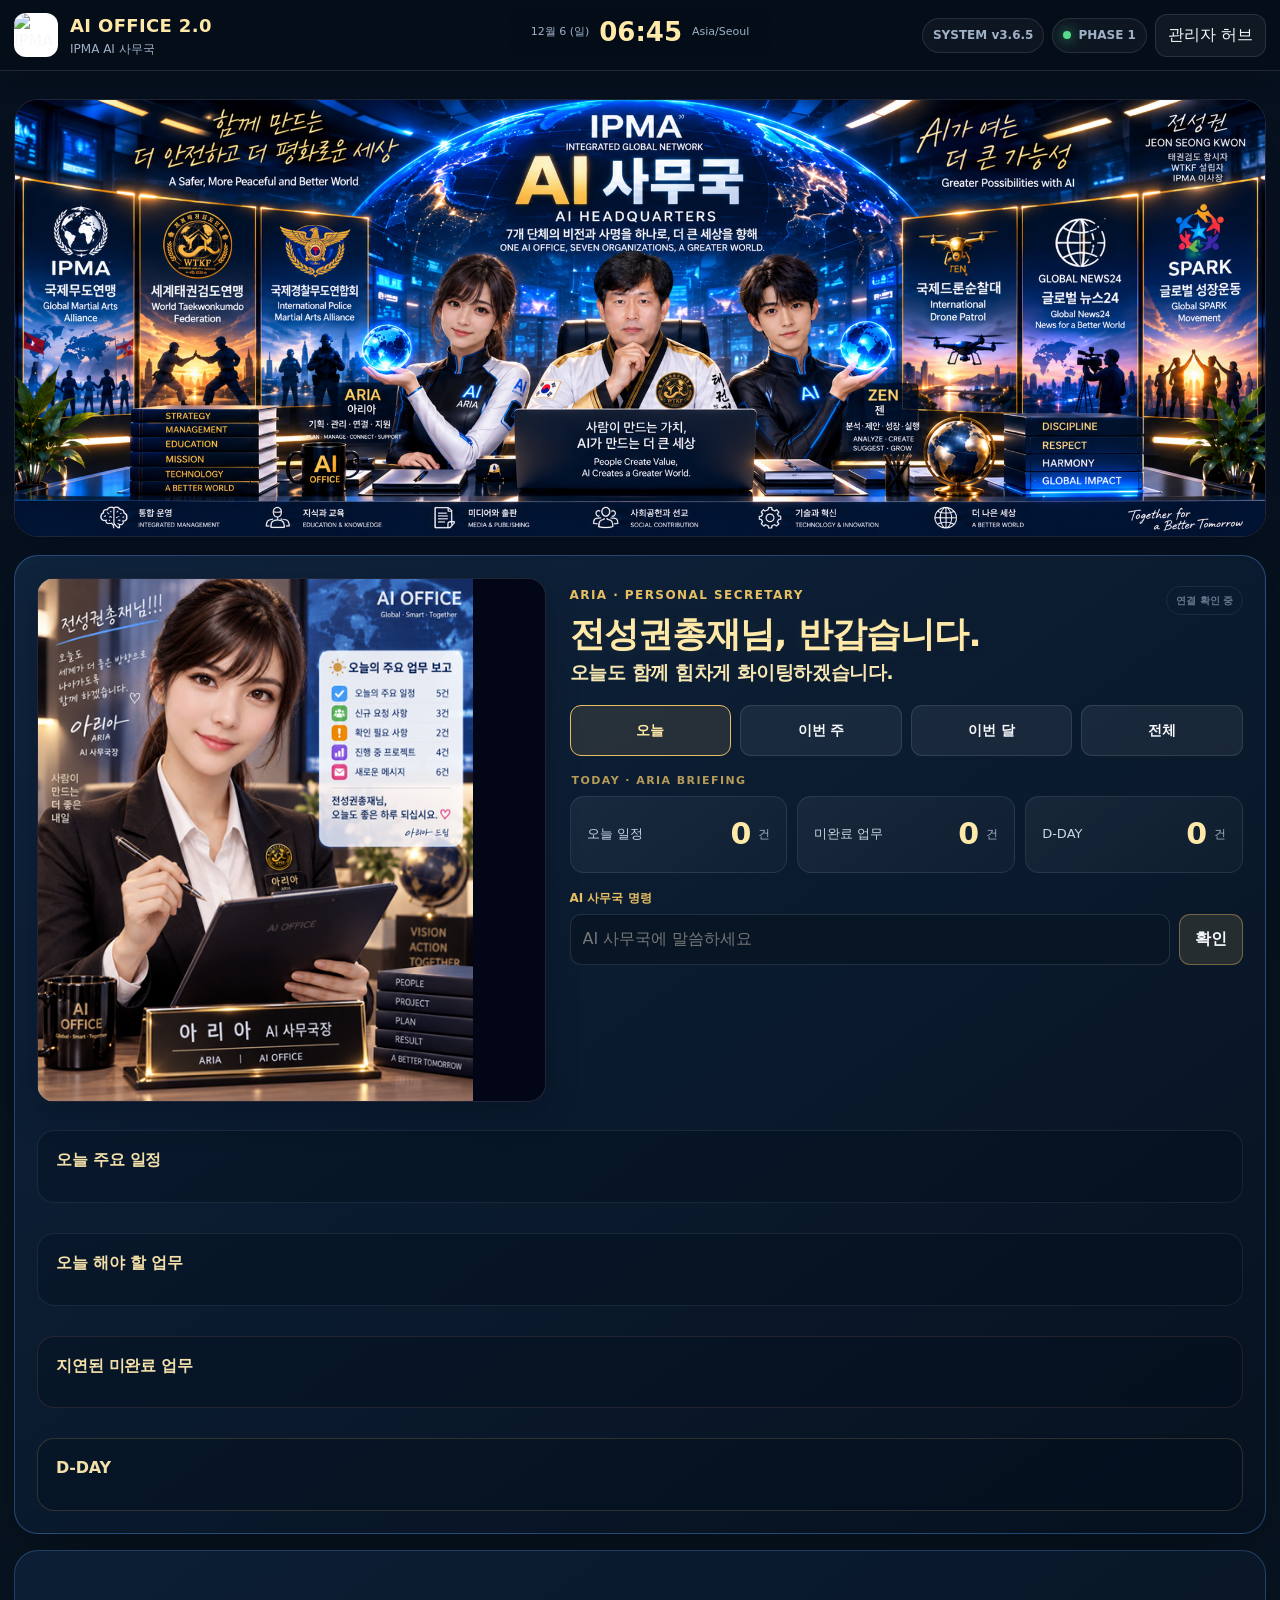
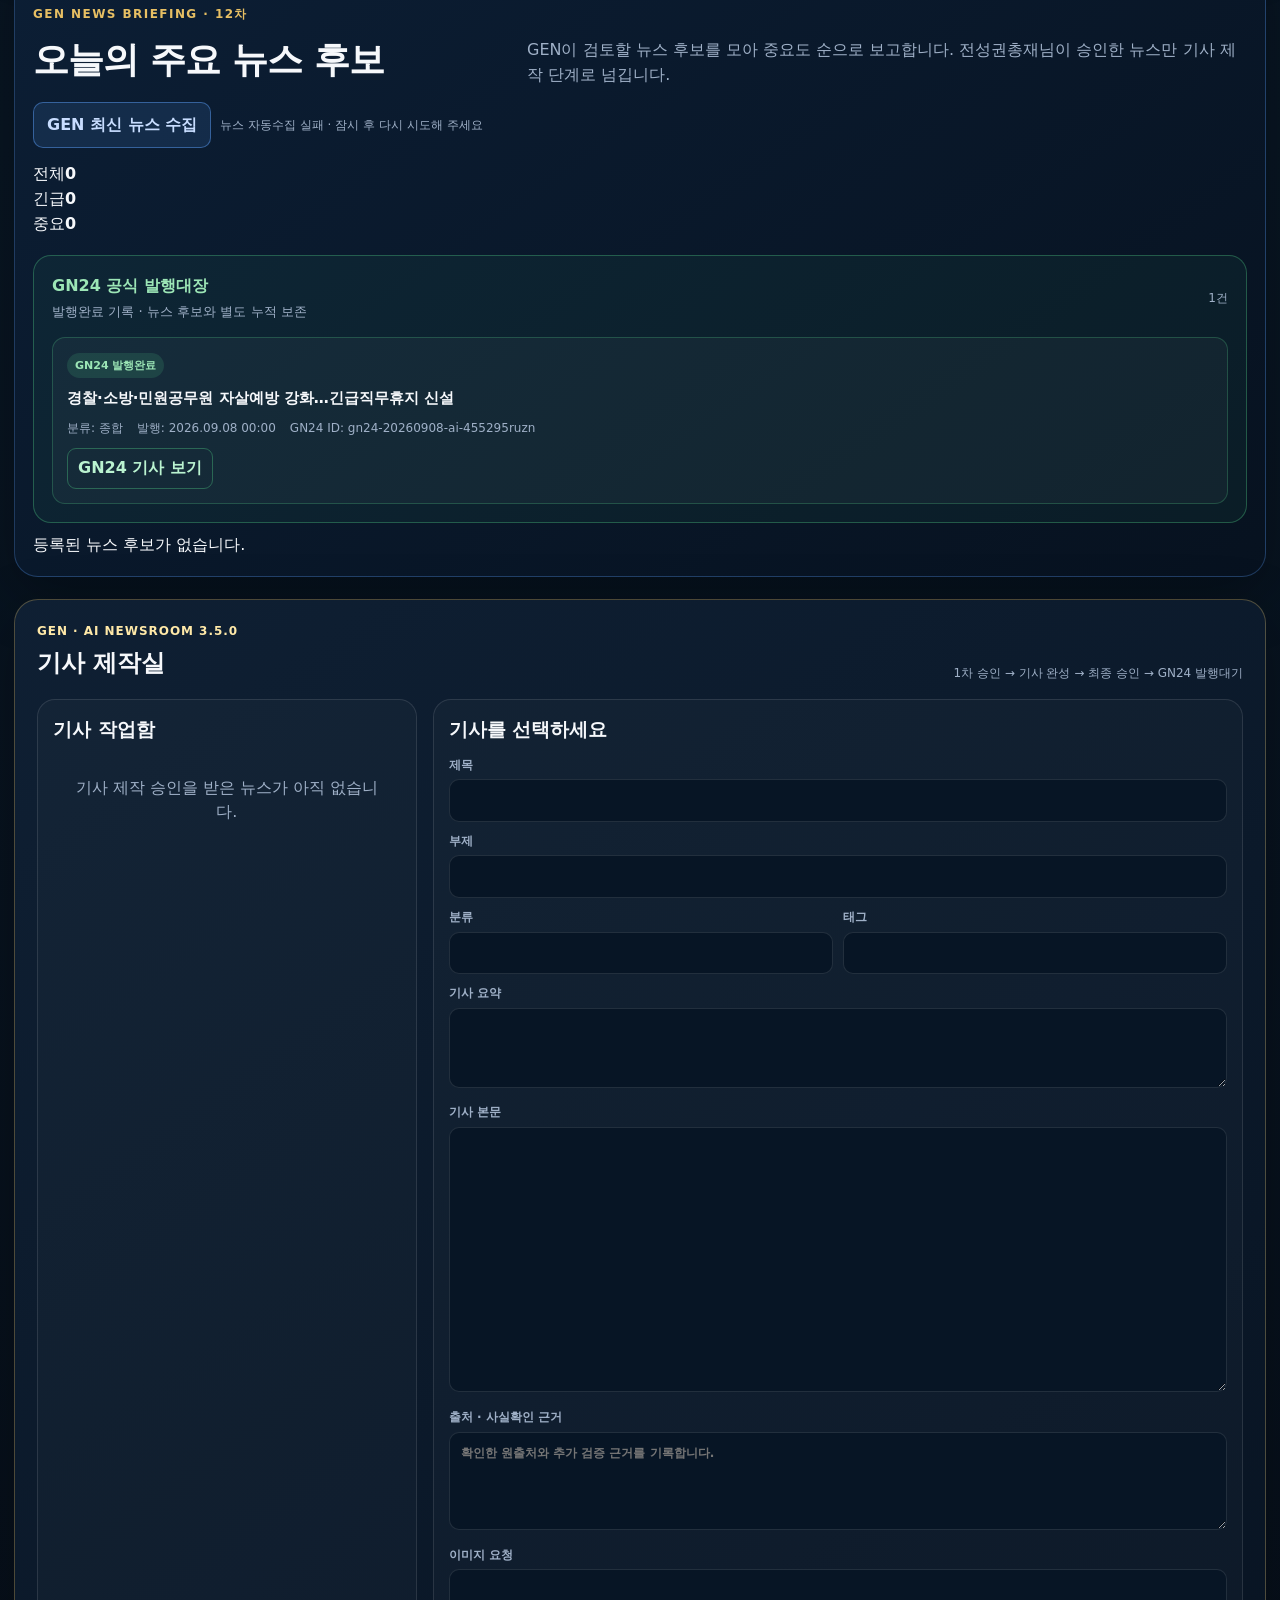
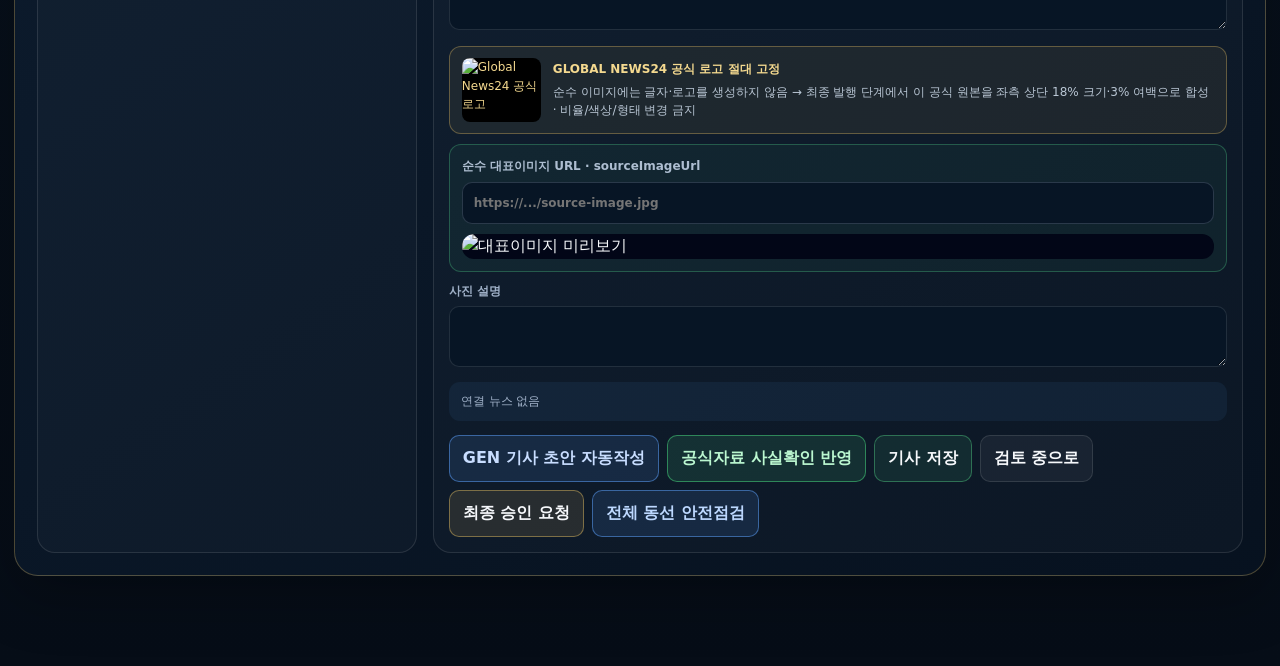
==== index.html @ c494088b "Polish D-DAY checkbox layout" ====
<!doctype html>
<html lang="ko">
<head>
  <meta charset="utf-8">
  <meta name="viewport" content="width=device-width,initial-scale=1,viewport-fit=cover">
  <meta name="robots" content="noindex,nofollow,noarchive">
  <meta name="theme-color" content="#081b31">
  <meta name="ai-office-version" content="2.0.3">
  <title>AI OFFICE 2.0 · ARIA MEMORY | IPMA</title>
  <link rel="stylesheet" href="./style.css?v=2.0.3">
  <link rel="stylesheet" href="./aria-memory.css?v=2.0.3">

<style id="realWorkflowStyle">
.workflow-grid{display:grid;gap:10px;margin-top:14px}
.workflow-row{display:grid;grid-template-columns:minmax(110px,.7fr) minmax(0,1.8fr);gap:8px 14px;align-items:center;padding:13px 14px;border:1px solid rgba(148,163,184,.18);border-radius:14px;background:rgba(15,23,42,.45)}
.workflow-row strong{font-size:14px}.workflow-row span{font-size:15px}.workflow-row small{grid-column:2;font-size:12px;opacity:.72}
.main-hero-image{margin:0 0 18px;border-radius:24px;overflow:hidden;border:1px solid rgba(148,163,184,.2);background:#020617;box-shadow:0 20px 45px rgba(2,6,23,.22)}
.main-hero-image img{display:block;width:100%;height:auto;max-height:520px;object-fit:contain;background:#020617}
@media(max-width:700px){.workflow-row{grid-template-columns:1fr}.workflow-row small{grid-column:1}.main-hero-image{margin-bottom:14px;border-radius:18px}.main-hero-image img{max-height:none}}
</style>

</head>
<body>
  <header class="topbar">
    <a class="brand" href="https://jeonseongkweon-cloud.github.io/kmt-landing/admin-hub/" aria-label="관리자 허브로 이동">
      <img src="https://jeonseongkweon-cloud.github.io/kmt-landing/assets/logos/ipma-logo.jpg" alt="IPMA">
      <span><b>AI OFFICE 2.0</b><small>IPMA AI 사무국</small></span>
    </a>
    <div class="top-actions">
      <span class="version-chip">ARIA MEMORY v2.0.3</span>
      <span class="status"><i></i> PHASE 1</span>
      <a class="ghost" href="https://jeonseongkweon-cloud.github.io/kmt-landing/admin-hub/">관리자 허브</a>
    </div>
  </header>

  <main class="shell">
    <section class="main-hero-image" aria-label="AI 사무국 메인 이미지">
      <img src="./images/ai-office-main.png" alt="AI 사무국 메인 이미지">
    </section>

    <section class="welcome">
      <div>
        <p class="eyebrow">AI OFFICE · DAILY COMMAND CENTER</p>
        <h1>좋은 아침입니다.<br><strong>AI 사무국에 출근하셨습니다.</strong></h1>
        <p class="welcome-copy">기존 GMS · IDP · SPARK를 다시 만들지 않고, 필요한 정보를 읽고 연결하는 상위 업무운영 HOME입니다.</p>
        <div class="build-line"><span>현재 버전</span><b>AI OFFICE 2.0</b><em>PHASE 1 · ARIA MEMORY v2.0.3</em></div>
      </div>
      <div class="clock-card" aria-label="현재 시각">
        <span id="todayLabel">오늘</span>
        <b id="clock">--:--</b>
        <small>Asia/Seoul</small>
      </div>
    </section>

    <section class="aria-memory" id="ariaMemory" aria-labelledby="ariaMemoryTitle">
      <div class="aria-memory-head">
        <div><p class="eyebrow">ARIA · PERSONAL SECRETARY</p><h2 id="ariaMemoryTitle">아리아가 일정과 업무를 기억합니다</h2><p>말하듯 입력하면 내용을 정리해 보여드리고, 확인한 뒤에만 Supabase MEMORY에 저장합니다.</p></div>
        <span class="aria-sync" id="ariaSyncStatus">연결 확인 중</span>
      </div>

      <div class="aria-login" id="ariaLogin" hidden>
        <div><b>카카오 인증이 필요합니다</b><small>카카오 계정으로 인증하면 휴대폰·PC에서 동일한 일정이 보입니다.</small></div>
        <button type="button" id="ariaKakaoLoginButton" class="kakao-login-button"><span aria-hidden="true">💬</span> 카카오로 인증하기</button>
      </div>

      <form class="aria-command" id="ariaCommandForm">
        <label for="ariaCommandInput">AI 사무국 명령</label>
        <div><input id="ariaCommandInput" type="text" maxlength="240" placeholder="AI 사무국에 말씀하세요" autocomplete="off"><button type="submit">확인</button></div>
        <small>예: 내일 오후 2시 서울에서 김 회장 미팅 등록해 · 이번 주 내 일정 보여줘</small>
      </form>

      <div class="aria-preview" id="ariaPreview" hidden aria-live="polite"></div>

      <nav class="aria-tabs" aria-label="ARIA 조회 기간">
        <button type="button" class="active" data-aria-period="today">오늘</button>
        <button type="button" data-aria-period="week">이번 주</button>
        <button type="button" data-aria-period="month">이번 달</button>
        <button type="button" data-aria-period="all">전체</button>
      </nav>

      <div class="aria-summary" aria-label="ARIA 실시간 요약">
        <article><span>오늘 일정</span><b id="ariaTodayCount">0</b><small>건</small></article>
        <article><span>미완료 업무</span><b id="ariaOpenTaskCount">0</b><small>건</small></article>
        <article><span>D-DAY</span><b id="ariaDdayCount">0</b><small>건</small></article>
      </div>

      <div class="aria-section" id="ariaTodayScheduleSection"><h3>오늘 주요 일정</h3><div class="aria-list" id="ariaScheduleList"></div></div>
      <div class="aria-section" id="ariaTodayTaskSection"><h3>오늘 해야 할 업무</h3><div class="aria-list" id="ariaTaskList"></div></div>
      <div class="aria-section" id="ariaOverdueSection"><h3>지연된 미완료 업무</h3><div class="aria-list" id="ariaOverdueList"></div></div>
      <div class="aria-section" id="ariaDdaySection"><h3>D-DAY</h3><div class="aria-list" id="ariaDdayList"></div></div>
      <p class="aria-empty" id="ariaEmpty" hidden>이 기간에 등록된 일정이나 업무가 없습니다.</p>
    </section>

    <section class="priority-strip" aria-label="핵심 업무 현황">
      <article><span>지금 가장 중요한 일</span><b>서울 전략회의 준비</b><small>첫 실전 PROJECT</small></article>
      <article><span>다음 중요 일정</span><b>9월 4일</b><small>국제드론순찰대 서울 전략회의</small></article>
      <article><span>D-DAY</span><b id="dday">계산 중</b><small>2026.09.04 기준</small></article>
      <article><span>시스템 원칙</span><b>REUSE → CONNECT</b><small>중복개발 금지</small></article>
    </section>

    <section class="section-head">
      <div><p class="eyebrow">WORKSPACE</p><h2>오늘의 업무 공간</h2></div>
      <p>12차에서는 GEN의 뉴스 ACTION을 실제 브리핑 보드로 확장합니다. 외부 뉴스 API나 자동 기사발행은 연결하지 않고, 확인된 뉴스 항목을 안전하게 모아 우선순위 브리핑으로 정리합니다.</p>
    </section>

    <section class="workspace-grid">
      <button class="work-card" data-panel="briefing"><span class="icon">☀</span><strong>출근 브리핑</strong><small>오늘의 핵심을 한눈에</small><em>OPEN</em></button>
      <button class="work-card active" data-panel="today"><span class="icon">📅</span><strong>오늘</strong><small>일정 · 업무 · 준비사항</small><em>3차</em></button>
      <button class="work-card" data-panel="week"><span class="icon">🎯</span><strong>이번 주</strong><small>핵심목표 · 마감 · 진행률</small><em>3차</em></button>
      <button class="work-card" data-panel="month"><span class="icon">🗓</span><strong>이번 달</strong><small>행사 · 프로젝트 · D-Day</small><em>3차</em></button>
      <button class="work-card" data-panel="schedule"><span class="icon">🕘</span><strong>일정</strong><small>오늘 · 예정 · 준비사항</small><em>4차</em></button>
      <button class="work-card" data-panel="dday"><span class="icon">⏳</span><strong>D-DAY</strong><small>중요 일정까지 남은 시간</small><em>4차</em></button>
      <button class="work-card" data-panel="task"><span class="icon">☑</span><strong>TASK</strong><small>해야 할 일 · 마감 · 완료관리</small><em>5차</em></button>
      <button class="work-card" data-panel="project"><span class="icon">📊</span><strong>PROJECT</strong><small>목적 · TASK · 결정 · 후속업무</small><em>6차</em></button>
      <button class="work-card" data-panel="meeting"><span class="icon">👥</span><strong>회의</strong><small>안건 · 결정 · 담당 · 후속업무</small><em>7차</em></button>
      <button class="work-card" data-panel="library"><span class="icon">📂</span><strong>자료</strong><small>기존 자료 검색 · 호출 · 표시</small><em>CONNECT</em></button>
      <button class="work-card" data-panel="aria"><span class="icon">A</span><strong>ARIA · 아리아</strong><small>전략 · 일정 · TASK · PROJECT · 회의</small><em>8차</em></button>
      <button class="work-card" data-panel="gen"><span class="icon">G</span><strong>GEN · 젠</strong><small>뉴스 · 기사 · 콘텐츠 · 이미지 · 홍보</small><em>8차</em></button>
    </section>

    <section class="period-board" aria-label="오늘 주간 월간 업무요약">
      <article class="period-card selected" data-jump="today">
        <div class="period-head"><span>📅</span><div><p>TODAY</p><h3 id="todayCardTitle">오늘</h3></div><b>운영</b></div>
        <ul>
          <li><strong>핵심</strong><span>서울 전략회의 준비</span></li>
          <li><strong>일정</strong><span>다음 일정 9월 4일</span></li>
          <li><strong>상태</strong><span>업무 DB 연결 전 · 읽기 중심</span></li>
        </ul>
      </article>
      <article class="period-card" data-jump="week">
        <div class="period-head"><span>🎯</span><div><p>THIS WEEK</p><h3 id="weekCardTitle">이번 주</h3></div><b>계획</b></div>
        <ul>
          <li><strong>목표</strong><span>AI 사무국 업무기반 확립</span></li>
          <li><strong>순서</strong><span>오늘/주간/월간 → 일정 → TASK</span></li>
          <li><strong>보호</strong><span>GMS · 인증 · Supabase 무수정</span></li>
        </ul>
      </article>
      <article class="period-card" data-jump="month">
        <div class="period-head"><span>🗓</span><div><p>THIS MONTH</p><h3 id="monthCardTitle">이번 달</h3></div><b>전망</b></div>
        <ul>
          <li><strong>프로젝트</strong><span>서울 전략회의를 첫 실전 사례로 적용</span></li>
          <li><strong>연결</strong><span>PROJECT · 회의 · 자료 구조 준비</span></li>
          <li><strong>원칙</strong><span>기존 기능 우선 재사용</span></li>
        </ul>
      </article>
    </section>

    <section class="schedule-board" id="scheduleBoard">
      <div class="section-head"><div><p class="eyebrow">SCHEDULE · 4차</p><h2>일정</h2></div><p>현재 확인된 일정만 표시합니다. 임의 일정 생성 및 DB 쓰기는 하지 않습니다.</p></div>
      <div class="schedule-actions"><button class="soft-button" data-panel="schedule">일정 자세히</button></div>
      <div class="schedule-list"><article><time>09.02</time><div><b>오늘</b><strong>AI 사무국 4차 · 일정/D-Day 기반 구축</strong></div><span>진행</span></article><article><time>09.04</time><div><b>국제드론순찰대 서울 전략회의</b><strong>첫 실전 PROJECT 중요 일정</strong></div><span>D-DAY</span></article></div>
    </section>

    <section class="dday-board">
      <div><p class="eyebrow">D-DAY · 4차</p><h2 id="ddayLarge">계산 중</h2><p>국제드론순찰대 서울 전략회의</p></div>
      <div class="dday-meta"><b>목표일 2026.09.04</b><span>Asia/Seoul 기준</span><button class="soft-button" data-panel="dday">D-Day 자세히</button></div>
    </section>

    <section class="task-section" id="taskBoard">
      <div class="section-head"><div><p class="eyebrow">TASK · 5차</p><h2>해야 할 일</h2></div><p>일정과 TASK를 구분해 관리하고, TASK는 PROJECT와 연결할 수 있도록 준비합니다.</p></div>
      <div class="task-summary"><article><span>전체</span><b id="taskTotal">0</b></article><article><span>진행</span><b id="taskOpen">0</b></article><article><span>완료</span><b id="taskDone">0</b></article></div>
      <form class="task-form" id="taskForm"><input id="taskTitle" maxlength="90" placeholder="해야 할 일을 입력하세요" required><input id="taskDue" type="date"><select id="taskPriority"><option value="high">중요</option><option value="normal" selected>보통</option><option value="low">낮음</option></select><select id="taskProject"><option value="">프로젝트 없음</option><option value="idp-seoul">서울 전략회의</option></select><button type="submit">+ TASK 추가</button></form>
      <div class="task-filter"><button type="button" class="active" data-task-filter="all">전체</button><button type="button" data-task-filter="open">진행</button><button type="button" data-task-filter="done">완료</button></div>
      <div class="task-list" id="taskList"></div>
      <p class="task-note">이 브라우저에만 저장 · Supabase 쓰기 없음</p>
    </section>

    <section class="task-policy"><div><p class="eyebrow">TASK POLICY</p><h2>5차 운영 원칙</h2></div><div class="policy-grid"><article><b>일정 ≠ TASK</b><span>일정은 언제, TASK는 무엇을 할지 관리합니다.</span></article><article><b>TASK → PROJECT</b><span>각 업무는 관련 프로젝트와 연결할 수 있도록 구성합니다.</span></article><article><b>미완료 유지</b><span>완료되지 않은 업무를 자동 삭제하지 않습니다.</span></article><article><b>기존 시스템 보호</b><span>GMS · 인증 · Supabase · RLS · Realtime은 수정하지 않습니다.</span></article></div></section>

    <section class="project-section" id="projectBoard">
      <div class="project-hero"><div><p class="eyebrow">PROJECT · 6차</p><h2>국제드론순찰대 서울 전략회의</h2><p>첫 실전 PROJECT입니다. TASK를 연결하고 회의 전 준비부터 결정·미결·후속업무까지 한 흐름으로 관리합니다.</p></div><span>준비</span></div>
      <div class="project-kpis"><article><span>일정</span><b>2026.09.04</b><small>서울 전략회의</small></article><article><span>연결 TASK</span><b id="projectTaskCount">0</b><small>서울 전략회의 TASK</small></article><article><span>완료 TASK</span><b id="projectDoneCount">0</b><small>완료 처리된 업무</small></article><article><span>진행률</span><b id="projectProgress">0%</b><small>연결 TASK 기준 자동 계산</small></article></div>
      <div class="project-grid"><article class="project-main"><h3>PROJECT 기본정보</h3><dl><div><dt>목적</dt><dd>국제드론순찰대의 정체성 · 조직체계 · 회원제도 · 회비 · AI 사무국 · SPARK · 향후 공동사업을 검토하고 실행 방향을 정리한다.</dd></div><div><dt>상태</dt><dd><select id="projectStatus"><option>준비</option><option>진행</option><option>보류</option><option>완료</option></select></dd></div><div><dt>장소</dt><dd><input id="projectPlace" value="서울"></dd></div><div><dt>참석자</dt><dd><input id="projectPeople" placeholder="확정 후 입력"></dd></div><div><dt>관련자료</dt><dd>조직도 · 회원등급안 · 회비안 · SPARK 비전 · Galaxy Tab 자료</dd></div></dl><button class="soft-button" id="saveProject">PROJECT 기본정보 저장</button><small>AI OFFICE 전용 localStorage 저장 · Supabase 쓰기 없음</small></article><article class="project-tasks"><h3>연결 TASK</h3><div id="projectTaskList"></div><button class="soft-button" data-panel="task">TASK 보기</button></article></div>
      <div class="decision-grid"><article><span>✓</span><p>DECISIONS</p><h3>결정사항</h3><div id="decisionList"></div><form data-project-form="decisions"><input maxlength="100" placeholder="결정사항 입력" required><button>추가</button></form></article><article><span>?</span><p>UNRESOLVED</p><h3>미결사항</h3><div id="unresolvedList"></div><form data-project-form="unresolved"><input maxlength="100" placeholder="미결사항 입력" required><button>추가</button></form></article><article><span>→</span><p>FOLLOW-UP</p><h3>후속업무</h3><div id="followupList"></div><form data-project-form="followups"><input maxlength="100" placeholder="후속업무 입력" required><button>추가</button></form></article></div>
    </section>

    <section class="meeting-section" id="meetingBoard">
      <div class="meeting-hero"><div><p class="eyebrow">MEETING · 7차</p><h2>국제드론순찰대 서울 전략회의</h2><p>PROJECT와 연결된 첫 회의입니다. 회의 전 준비와 회의 후 실행기록을 한곳에서 관리합니다.</p></div><span id="meetingStateBadge">준비</span></div>
      <div class="meeting-meta"><label>회의일<input id="meetingDate" type="date" value="2026-09-04"></label><label>시작시간<input id="meetingTime" type="time" value="14:00"></label><label>장소<input id="meetingPlace" value="서울"></label><label>상태<select id="meetingStatus"><option>준비</option><option>진행</option><option>완료</option></select></label><div class="wide"><b>회의 목적</b><span>국제드론순찰대의 정체성 · 조직체계 · 회원제도 · 회비 · AI 사무국 · SPARK · 향후 공동사업의 실행 방향을 정리한다.</span></div><div><b>참석자</b><span id="meetingPeoplePreview">확정 후 입력</span></div><div><b>준비자료</b><span>조직도 · 회원등급안 · 회비안 · SPARK 비전 · Galaxy Tab 자료</span></div></div>
      <div class="meeting-actions"><button class="soft-button" id="saveMeeting">회의 기본정보 저장</button><small>AI OFFICE 전용 localStorage · Supabase 쓰기 없음</small></div>
      <div class="meeting-stage-title"><div><p>BEFORE</p><h3>회의 전 준비</h3><span>안건 · 질문 · 결정 필요사항</span></div></div>
      <div class="meeting-before-grid"><article><b>01</b><h4>안건</h4><div id="agendaList"></div><form data-meeting-form="agenda"><input maxlength="120" placeholder="회의 안건 입력" required><button>추가</button></form></article><article><b>02</b><h4>질문</h4><div id="questionList"></div><form data-meeting-form="questions"><input maxlength="120" placeholder="확인할 질문 입력" required><button>추가</button></form></article><article><b>03</b><h4>결정 필요사항</h4><div id="needDecisionList"></div><form data-meeting-form="needs"><input maxlength="120" placeholder="회의에서 결정할 사항" required><button>추가</button></form></article></div>
      <div class="meeting-stage-title after"><div><p>AFTER</p><h3>회의 후 기록</h3><span>결정 · 미결 · 담당/후속업무 · 다음 회의</span></div></div>
      <div class="meeting-after-grid"><article><span>✓</span><h4>결정사항</h4><div id="meetingDecisionList"></div><form data-meeting-form="decisions"><input maxlength="120" placeholder="결정사항 입력" required><button>추가</button></form></article><article><span>?</span><h4>미결사항</h4><div id="meetingUnresolvedList"></div><form data-meeting-form="unresolved"><input maxlength="120" placeholder="미결사항 입력" required><button>추가</button></form></article><article><span>→</span><h4>담당 · 후속업무</h4><div id="meetingFollowupList"></div><form class="followup-form" data-meeting-form="followups"><input maxlength="100" placeholder="후속업무" required><input maxlength="40" placeholder="담당"><input type="date"><button>추가</button></form></article><article><label>다음 회의<input id="nextMeetingDate" type="date"></label><label>메모<input id="nextMeetingNote" maxlength="120" placeholder="다음 회의 목적 또는 준비사항"></label><button class="soft-button" id="saveNextMeeting">다음 회의 저장</button></article></div>
      <div class="meeting-project-link"><div><p>PROJECT CONNECTION</p><h3>서울 전략회의 PROJECT와 연결</h3><span>회의에서 확정한 결정사항 · 미결사항 · 후속업무를 PROJECT 기록에 반영할 수 있습니다.</span></div><button id="syncMeetingToProject">회의기록 → PROJECT 반영</button><small>중복 문구는 자동으로 건너뜁니다.</small></div>
    </section>

    <section class="secretary-section" id="secretaryBoard">
      <div class="section-head"><div><p class="eyebrow">AI SECRETARY · 9차</p><h2>아리아 · 젠 업무분장</h2></div><p>두 AI 사무국장은 기존 시스템을 대신하지 않습니다. 9차부터 음성 명령과 화면 버튼은 하나의 공통 ACTION 라우터를 사용합니다.</p></div>
      <div class="secretary-grid"><article class="aria"><div class="secretary-icon">A</div><div><p>ARIA</p><h3>아리아 · 전략/운영 사무국장</h3><div class="secretary-tags"><span>오늘</span><small>오늘 일정·업무 브리핑</small><span>일정 · D-Day</span><small>중요일정과 준비사항</small><span>TASK</span><small>해야 할 일·미완료 업무</small><span>PROJECT</span><small>프로젝트 진행·결정·후속업무</small><span>회의</span><small>회의 전·후 기록과 연결</small><span>주간 운영</span><small>이번 주 목표·마감·진행</small></div></div></article><article class="gen"><div class="secretary-icon">G</div><div><p>GEN</p><h3>젠 · 뉴스/콘텐츠 사무국장</h3><div class="secretary-tags"><span>뉴스</span><small>주요 뉴스·아이디어 준비</small><span>기사</span><small>초안·자료·사진설명 준비</small><span>콘텐츠</span><small>SNS·홍보·발표자료 준비</small><span>이미지</span><small>기존 이미지 호출·표시 연결</small><span>미디어</span><small>음악·영상 호출 · DISPLAY 준비</small><span>자료</span><small>기존 자료 검색·분류·호출</small></div></div></article></div>
      <div class="human-rule"><b>AI 역할</b><span>조사 · 정리 · 추천 · 준비 · 브리핑</span><em>/</em><b>사람 역할</b><span>검토 · 판단 · 승인 · 결정 · 집행</span></div>
    </section>

    <section class="action-section" id="actionBoard">
      <div class="section-head"><div><p class="eyebrow">VOICE + MENU ACTION · 9차</p><h2>말해도, 눌러도 같은 ACTION</h2></div><p>“아리아 오늘 일정 보여줘”, “젠 오늘 뉴스 보여줘”처럼 말하거나 아래 빠른 명령을 누르면 동일한 실행로직이 작동합니다.</p></div>
      <div class="action-console"><div class="voice-box"><div><b>v0.9.0</b><span>🎙</span><button id="voiceActionButton">눌러서 말하기</button><small>브라우저 음성인식</small></div><p id="voiceTranscript">음성 대기</p><em id="voiceActionStatus">명령을 말하면 여기에 표시됩니다.</em><small id="voiceSupport">음성인식 지원 여부 확인 중</small></div><div class="quick-action-box"><div><h3>빠른 ACTION</h3><span>버튼과 음성은 동일한 ACTION ID 사용</span></div><div class="action-button-grid"><button data-action-id="aria_today"><b>아리아 · 오늘</b><small>“아리아 오늘 보여줘”</small></button><button data-action-id="aria_schedule"><b>아리아 · 일정</b><small>“아리아 오늘 일정 보여줘”</small></button><button data-action-id="aria_task"><b>아리아 · TASK</b><small>“아리아 할 일 보여줘”</small></button><button data-action-id="aria_project"><b>아리아 · PROJECT</b><small>“아리아 서울회의 보여줘”</small></button><button data-action-id="aria_meeting"><b>아리아 · 회의</b><small>“아리아 회의 보여줘”</small></button><button data-action-id="gen_news"><b>젠 · 뉴스</b><small>“젠 오늘 뉴스 보여줘”</small></button><button data-action-id="gen_article"><b>젠 · 기사</b><small>“젠 기사 준비해줘”</small></button><button data-action-id="gen_image"><b>젠 · 이미지</b><small>“젠 이미지 보여줘”</small></button></div></div></div>
      <div class="action-safety"><b>9차 안전 원칙</b><span>음성은 화면 ACTION 호출까지만 수행합니다.</span><small>회원 승인 · 회비 변경 · 공식발행 · Supabase 쓰기 등은 실행하지 않습니다.</small></div>
    </section>

    <section class="section-head"><div><p class="eyebrow" id="panelEyebrow">TODAY</p><h2 id="panelTitle">오늘</h2></div><p id="panelFoot">현재 날짜 기준</p></section>
    <section class="detail-panel" id="detailPanel"></section>
    <section class="secretary-strip"><div><p>DISPLAY READY · v1.4.0</p><small>※ TASK와 PROJECT는 AI OFFICE 전용 localStorage에만 저장됩니다. 기존 Supabase/GMS 데이터는 수정하지 않습니다.</small></div><article><span>A</span><div><b>AI SECRETARY</b><h3>ARIA · 아리아</h3><p>전략 · 기획 · 조직 · 일정 · 업무 · 프로젝트 · 회의 브리핑을 담당하는 AI 사무국장 영역입니다.</p><button data-panel="aria">아리아 업무 보기</button></div></article><article><span>G</span><div><b>AI SECRETARY</b><h3>GEN · 젠</h3><p>뉴스 · 기사 · 콘텐츠 · 이미지 · 홍보 · SNS · 미디어 업무를 담당하는 AI 사무국장 영역입니다.</p><button data-panel="gen">젠 업무 보기</button></div></article></section>

    <section class="gen-news-section" id="genNewsBoard">
      <div class="section-head"><div><p class="eyebrow">GEN NEWS BRIEFING · 12차</p><h2>뉴스 브리핑</h2></div><p>확인한 뉴스 제목·출처·요약을 직접 모아 GEN이 우선순위 브리핑으로 정리합니다. 외부 뉴스 자동수집과 기사 자동발행은 아직 연결하지 않습니다.</p></div>
      <div class="gen-news-grid"><article class="news-input-card"><div><b>v1.4.0 · SAFE NEWS DESK</b><h3>뉴스 항목 등록</h3></div><form id="newsForm"><label>제목<input id="newsTitle" maxlength="120" placeholder="확인한 뉴스 제목" required></label><label>분야<select id="newsCategory"><option>종합</option><option>국제</option><option>정치</option><option>경제</option><option>사회</option><option>안전</option><option>무도스포츠</option><option>드론</option><option>공익</option></select></label><label>중요도<select id="newsPriority"><option value="urgent">긴급</option><option value="high">중요</option><option value="normal" selected>일반</option></select></label><label>출처<input id="newsSource" maxlength="60" placeholder="예: 연합뉴스 / 경찰청 / 확인한 매체" required></label><label class="wide">한줄 요약<input id="newsSummary" maxlength="180" required></label><button type="submit">+ 뉴스 항목 추가</button></form><small>※ 현재는 직접 확인한 정보만 저장하는 로컬 브리핑함입니다. 사실 확인되지 않은 내용을 자동 생성하지 않습니다.</small></article><article class="news-brief-card"><div><p>GEN · DAILY NEWS BRIEFING</p><h3>오늘의 GEN 브리핑</h3><span id="newsBriefingTime">아직 생성 전</span></div><div id="newsBriefing" class="news-briefing"></div><button id="buildNewsBriefing" type="button">브리핑 새로 정리</button></article></div>
      <div class="news-summary"><article><span>전체</span><b id="newsTotal">0</b></article><article><span>긴급</span><b id="newsUrgent">0</b></article><article><span>중요</span><b id="newsHigh">0</b></article></div>
      <div id="newsList" class="news-list"></div>
    </section>
  </main>

  <script src="https://cdn.jsdelivr.net/npm/@supabase/supabase-js@2"></script>
  <script src="./config.js?v=3.6.9"></script>
  <script type="module" src="./aria-memory.js?v=2.0.6"></script>
  <script src="./app.js?v=2.0.3"></script>
</body>
</html>
---- style.css ----
:root{color-scheme:dark;--bg:#07111f;--bg2:#0b1b31;--panel:#0f213a;--panel2:#132a47;--line:rgba(255,255,255,.11);--gold:#e7bf63;--gold2:#ffe9a8;--text:#f6f8fb;--muted:#9fb0c7;--green:#55d98b;--blue:#5ea2ff;--red:#ff8585;--shadow:0 18px 60px rgba(0,0,0,.28)}*{box-sizing:border-box}html{scroll-behavior:smooth}html,body{margin:0;min-height:100%;background:radial-gradient(circle at 50% -20%,rgba(55,91,141,.42),transparent 36rem),linear-gradient(180deg,#07111f 0%,#081522 45%,#060d17 100%);color:var(--text);font-family:Pretendard,"Noto Sans KR",system-ui,-apple-system,sans-serif}body{line-height:1.55}a{color:inherit}button,input,select,textarea{font:inherit}.shell{width:min(1280px,calc(100% - 28px));margin:0 auto;padding:28px 0 90px}.topbar{position:sticky;top:0;z-index:50;display:flex;align-items:center;justify-content:space-between;gap:16px;padding:12px max(14px,calc((100vw - 1280px)/2));background:rgba(5,13,24,.88);border-bottom:1px solid var(--line);backdrop-filter:blur(18px)}.brand{display:flex;align-items:center;gap:12px;text-decoration:none}.brand img{width:44px;height:44px;border-radius:12px;object-fit:cover;background:#fff}.brand span{display:flex;flex-direction:column}.brand b{font-size:18px;color:var(--gold2);letter-spacing:.02em}.brand small{font-size:12px;color:var(--muted)}.top-actions{display:flex;align-items:center;gap:8px;flex-wrap:wrap;justify-content:flex-end}.version-chip,.status,.safe-badge,.project-status,.meeting-status{display:inline-flex;align-items:center;gap:7px;padding:7px 10px;border:1px solid var(--line);border-radius:999px;background:rgba(255,255,255,.04);font-size:12px;font-weight:800;color:var(--muted)}.status i{width:8px;height:8px;border-radius:50%;background:var(--green);box-shadow:0 0 14px var(--green)}.ghost,.schedule-open,.secondary,.task-filter,.project-save,.meeting-save,.news-add,.article-save,.resource-add,.media-add,.schedule-add,.voice-command-grid button,.ai-duty-grid button,.work-card,.system-links a,.news-filter,.meeting-link-actions button,.next-meeting-row button,.scheduler-form button,.resource-status-top button,.media-player-head button{border:1px solid var(--line);border-radius:12px;background:rgba(255,255,255,.05);color:var(--text);text-decoration:none;cursor:pointer;transition:.2s}.ghost{padding:8px 12px}.ghost:hover,.schedule-open:hover,.work-card:hover,.voice-command-grid button:hover,.ai-duty-grid button:hover,.system-links a:hover{border-color:rgba(231,191,99,.65);background:rgba(231,191,99,.09)}.welcome{display:grid;grid-template-columns:minmax(0,1.5fr) minmax(240px,.5fr);gap:24px;align-items:stretch;margin-top:16px}.welcome>div:first-child,.clock-card{border:1px solid var(--line);border-radius:24px;background:linear-gradient(145deg,rgba(17,38,65,.94),rgba(8,20,36,.94));box-shadow:var(--shadow)}.welcome>div:first-child{padding:34px}.eyebrow{margin:0 0 8px;color:var(--gold);font-size:12px;font-weight:900;letter-spacing:.12em}.welcome h1{margin:0;font-size:clamp(34px,6vw,64px);line-height:1.08;letter-spacing:-.04em}.welcome h1 strong{color:var(--gold2)}.welcome-copy{max-width:820px;color:var(--muted);font-size:16px}.build-line{display:flex;gap:10px;align-items:center;flex-wrap:wrap;margin-top:20px}.build-line span,.build-line b,.build-line em{padding:7px 10px;border-radius:10px;background:rgba(255,255,255,.04);font-size:12px}.build-line em{color:var(--muted);font-style:normal}.clock-card{display:flex;flex-direction:column;align-items:center;justify-content:center;min-height:230px;padding:24px;text-align:center}.clock-card span{color:var(--muted)}.clock-card b{font-size:clamp(42px,8vw,72px);line-height:1;color:var(--gold2);margin:10px 0}.clock-card small{color:var(--muted)}.priority-strip,.workspace-grid,.period-board,.desk-grid,.ai-division-grid,.voice-action-grid,.news-briefing-grid,.article-desk-grid,.resource-display-grid,.media-call-grid,.scheduler-grid,.project-metrics,.meeting-meta-grid,.meeting-info-grid{display:grid;gap:12px}.priority-strip{grid-template-columns:repeat(4,1fr);margin:18px 0}.priority-strip article,.period-card,.panel,.task-main,.task-policy,.project-main,.project-records,.meeting-main,.meeting-flow,.meeting-link-panel,.ai-role,.voice-console,.voice-commands,.news-input-card,.news-summary-card,.news-list-card,.article-editor-card,.article-status-card,.article-list-card,.resource-form-card,.resource-status-card,.resource-list-card,.media-form-card,.media-player-card,.media-list-card,.scheduler-form-card,.scheduler-status-card,.schedule-summary,.dday-summary{border:1px solid var(--line);border-radius:20px;background:linear-gradient(145deg,rgba(16,34,57,.94),rgba(8,18,31,.94));box-shadow:0 12px 36px rgba(0,0,0,.18)}.priority-strip article{padding:18px}.priority-strip span,.priority-strip small{display:block;color:var(--muted);font-size:12px}.priority-strip b{display:block;margin:4px 0;font-size:18px}.section-head{display:flex;justify-content:space-between;gap:28px;align-items:end;margin:36px 0 14px}.section-head h2,.schedule-head h2,.task-head h2,.project-head h2,.meeting-head h2,.ai-division-head h2,.voice-action-head h2,.news-briefing-head h2,.article-desk-head h2,.resource-display-head h2,.media-call-head h2,.scheduler-head h2{margin:0;font-size:clamp(24px,4vw,36px)}.section-head>p{max-width:720px;margin:0;color:var(--muted)}.workspace-grid{grid-template-columns:repeat(4,1fr)}.work-card{min-height:130px;padding:18px;text-align:left;position:relative}.work-card .icon{display:grid;place-items:center;width:42px;height:42px;border-radius:13px;background:rgba(231,191,99,.12);font-size:20px}.work-card strong,.work-card small{display:block}.work-card strong{margin-top:14px;font-size:18px}.work-card small{margin-top:4px;color:var(--muted)}.work-card em{position:absolute;right:14px;top:14px;color:var(--gold);font-size:11px;font-style:normal;font-weight:900}.work-card.active{border-color:rgba(231,191,99,.75);box-shadow:0 0 0 1px rgba(231,191,99,.15) inset,0 12px 36px rgba(0,0,0,.2)}.period-board{grid-template-columns:repeat(3,1fr);margin-top:16px}.period-card{padding:18px;cursor:pointer}.period-card.selected{border-color:rgba(94,162,255,.75)}.period-head{display:flex;align-items:center;gap:12px}.period-head>span{font-size:24px}.period-head div{flex:1}.period-head p,.period-head h3{margin:0}.period-head p{color:var(--muted);font-size:11px}.period-head b{color:var(--gold);font-size:12px}.period-card ul{list-style:none;padding:0;margin:14px 0 0}.period-card li{display:grid;grid-template-columns:78px 1fr;gap:10px;padding:8px 0;border-top:1px solid rgba(255,255,255,.07)}.period-card li strong{color:var(--muted);font-size:12px}.schedule-board,.task-board{display:grid;grid-template-columns:1.5fr .5fr;gap:14px;margin-top:16px}.schedule-summary,.dday-summary,.task-main,.task-policy{padding:20px}.schedule-head,.task-head,.project-head,.meeting-head,.ai-division-head,.voice-action-head,.news-briefing-head,.article-desk-head,.resource-display-head,.media-call-head,.scheduler-head{display:flex;justify-content:space-between;gap:18px;align-items:flex-start}.schedule-head p,.task-head p,.project-head p,.meeting-head p,.ai-division-head p,.voice-action-head p,.news-briefing-head p,.article-desk-head p,.resource-display-head p,.media-call-head p,.scheduler-head p{color:var(--muted)}.schedule-open,.project-save,.meeting-save,.news-add,.article-save,.resource-add,.media-add,.schedule-add{padding:10px 14px;background:rgba(231,191,99,.12);border-color:rgba(231,191,99,.35);font-weight:800}.timeline{margin-top:16px}.timeline-item{display:grid;grid-template-columns:70px 18px 1fr auto;gap:12px;align-items:center;padding:11px 0;border-top:1px solid rgba(255,255,255,.07)}.timeline-item>span{width:10px;height:10px;border-radius:50%;background:var(--blue);box-shadow:0 0 12px var(--blue)}.timeline-item p,.timeline-item b,.timeline-item small{margin:0}.timeline-item small{display:block;color:var(--muted)}.timeline-item em{font-style:normal;color:var(--gold);font-size:12px}.dday-summary{display:flex;flex-direction:column;justify-content:space-between}.dday-summary h2{font-size:44px;margin:6px 0}.dday-date{display:flex;flex-direction:column;padding:14px;border-radius:14px;background:rgba(255,255,255,.04)}.dday-date span,.dday-date small{color:var(--muted)}.task-form,.record-form,.meeting-item-form,.meeting-followup-form,.news-brief-form,.article-draft-form,.resource-form,.media-form,.scheduler-form,.next-meeting-row{display:grid;gap:10px}.task-form{grid-template-columns:2fr 1fr 1fr 1fr auto;margin-top:16px}.task-form input,.task-form select,.record-form input,.meeting-item-form input,.meeting-followup-form input,.news-brief-form input,.news-brief-form select,.news-brief-form textarea,.article-draft-form input,.article-draft-form select,.article-draft-form textarea,.resource-form input,.resource-form select,.resource-form textarea,.media-form input,.media-form select,.media-form textarea,.scheduler-form input,.scheduler-form select,.next-meeting-row input,.project-info input,.project-info select,.project-info textarea,.meeting-meta-grid input,.meeting-meta-grid select,.meeting-info-grid textarea{width:100%;padding:11px 12px;border:1px solid var(--line);border-radius:11px;background:#091525;color:var(--text);outline:none}.task-toolbar{display:flex;justify-content:space-between;gap:12px;align-items:center;margin-top:14px}.task-filters{display:flex;gap:7px}.task-filter,.news-filter{padding:7px 11px}.task-filter.active,.news-filter.active{border-color:var(--gold);color:var(--gold2)}.task-policy div{display:flex;flex-direction:column;padding:12px 0;border-top:1px solid rgba(255,255,255,.07)}.task-policy small{color:var(--muted)}.project-board,.meeting-board,.ai-division-board,.voice-action-board,.news-briefing-board,.article-desk-board,.resource-display-board,.media-call-board,.scheduler-board{margin-top:16px}.project-main,.meeting-main,.meeting-flow,.meeting-link-panel,.ai-role,.voice-console,.voice-commands,.news-input-card,.news-summary-card,.news-list-card,.article-editor-card,.article-status-card,.article-list-card,.resource-form-card,.resource-status-card,.resource-list-card,.media-form-card,.media-player-card,.media-list-card,.scheduler-form-card,.scheduler-status-card{padding:20px}.project-metrics{grid-template-columns:repeat(4,1fr);margin:14px 0}.project-metrics>div,.news-metrics>div,.resource-metrics>div,.media-metrics>div{padding:14px;border-radius:14px;background:rgba(255,255,255,.04)}.project-metrics span,.project-metrics small,.news-metrics small,.resource-metrics small,.media-metrics small{display:block;color:var(--muted)}.project-metrics b{font-size:22px}.project-progress{height:8px;border-radius:999px;background:rgba(255,255,255,.07);overflow:hidden}.project-progress i{display:block;height:100%;background:linear-gradient(90deg,var(--blue),var(--gold))}.project-core-grid{display:grid;grid-template-columns:1.2fr .8fr;gap:14px;margin-top:16px}.project-info label,.meeting-meta-grid label,.meeting-info-grid label,.news-brief-form label,.article-draft-form label,.resource-form label,.media-form label,.scheduler-form label{display:block}.project-info label span,.meeting-meta-grid label span,.meeting-info-grid label span,.news-brief-form label span,.article-draft-form label span,.resource-form label span,.media-form label span,.scheduler-form label span{display:block;margin-bottom:6px;color:var(--muted);font-size:12px}.project-row{display:grid;grid-template-columns:1fr 1fr;gap:10px}.project-records{display:grid;grid-template-columns:repeat(3,1fr);gap:12px;padding:16px;margin-top:12px}.record-column{padding:14px;border-radius:14px;background:rgba(255,255,255,.035)}.record-title{display:flex;gap:10px;align-items:center}.record-title p,.record-title h3{margin:0}.record-title p{color:var(--muted);font-size:11px}.record-form{grid-template-columns:1fr auto;margin-top:12px}.record-form button{padding:8px 10px;border:1px solid var(--line);border-radius:10px;background:rgba(231,191,99,.1);color:var(--text)}.meeting-meta-grid{grid-template-columns:repeat(4,1fr);margin-top:16px}.meeting-info-grid{grid-template-columns:repeat(3,1fr);margin-top:12px}.meeting-save-row{display:flex;justify-content:space-between;align-items:center;gap:12px;margin-top:12px}.meeting-columns{display:grid;grid-template-columns:repeat(3,1fr);gap:12px}.meeting-phase{padding:18px}.meeting-phase+.meeting-phase{border-top:1px solid var(--line)}.meeting-phase-title span{color:var(--gold);font-size:11px;font-weight:900}.meeting-list-box{padding:14px;border:1px solid var(--line);border-radius:14px;background:rgba(255,255,255,.03)}.meeting-item-form{grid-template-columns:1fr auto}.meeting-followup-form{grid-template-columns:2fr 1fr 1fr auto}.meeting-link-panel{display:flex;justify-content:space-between;align-items:center;gap:20px;margin-top:12px}.ai-division-grid{grid-template-columns:1fr 1fr;margin-top:12px}.ai-role-head{display:flex;align-items:center;gap:12px}.ai-role-head>span{display:grid;place-items:center;width:46px;height:46px;border-radius:14px;background:rgba(231,191,99,.12);font-size:22px;font-weight:900}.ai-duty-grid,.voice-command-grid{display:grid;grid-template-columns:repeat(2,1fr);gap:9px;margin-top:14px}.ai-duty-grid button,.voice-command-grid button{padding:13px;text-align:left}.ai-duty-grid small,.voice-command-grid small{display:block;color:var(--muted);margin-top:3px}.ai-role-rule,.voice-policy,.news-safe-note,.article-safe-note,.resource-safe-note,.media-safe-note,.scheduler-policy{color:var(--muted);font-size:12px}.voice-action-grid{grid-template-columns:.7fr 1.3fr;margin-top:12px}.voice-mic{width:100%;min-height:130px;border:1px solid rgba(231,191,99,.4);border-radius:18px;background:radial-gradient(circle at 50% 20%,rgba(231,191,99,.18),rgba(255,255,255,.03));color:var(--text);cursor:pointer}.voice-mic span{display:block;font-size:30px}.voice-state{display:flex;gap:10px;align-items:center;margin-top:12px}.voice-state>span{width:10px;height:10px;border-radius:50%;background:var(--green)}.desk-grid{grid-template-columns:1.5fr .5fr .5fr;margin-top:16px}.panel{padding:20px}.panel-title{display:flex;justify-content:space-between;gap:12px}.brief-list>div{display:grid;grid-template-columns:42px 1fr auto;gap:12px;align-items:center;padding:12px 0;border-top:1px solid rgba(255,255,255,.07)}.brief-list span{color:var(--gold);font-weight:900}.brief-list p{margin:0}.brief-list small{display:block;color:var(--muted)}.brief-list em{font-style:normal;color:var(--gold);font-size:11px}.panel-foot{color:var(--muted);font-size:12px}.ai-head{display:flex;align-items:center;gap:10px}.avatar{display:grid;place-items:center;width:42px;height:42px;border-radius:13px;background:rgba(231,191,99,.13);font-weight:900}.ai-panel p{color:var(--muted)}.ai-action{padding:10px 12px;border:1px solid var(--line);border-radius:11px;background:rgba(255,255,255,.04);color:var(--text)}.news-briefing-grid,.article-desk-grid,.resource-display-grid,.media-call-grid,.scheduler-grid{grid-template-columns:1fr 1fr;margin-top:12px}.news-brief-form,.article-draft-form,.resource-form,.media-form,.scheduler-form{grid-template-columns:1fr 1fr}.wide{grid-column:1/-1}.news-metrics,.resource-metrics,.media-metrics{display:grid;grid-template-columns:repeat(3,1fr);gap:9px}.news-list-card,.article-list-card,.resource-list-card,.media-list-card{margin-top:12px}.news-list-head,.article-list-head,.resource-list-head,.media-list-head,.resource-status-top,.media-player-head,.news-summary-top{display:flex;justify-content:space-between;gap:10px;align-items:center}.system-links{display:grid;grid-template-columns:repeat(4,1fr);gap:10px}.system-links a{padding:14px}.system-links span{display:block;margin-top:3px;color:var(--muted);font-size:12px}img{max-width:100%}@media(max-width:1050px){.workspace-grid{grid-template-columns:repeat(3,1fr)}.priority-strip{grid-template-columns:repeat(2,1fr)}.desk-grid{grid-template-columns:1fr}.task-form{grid-template-columns:1fr 1fr}.project-core-grid,.voice-action-grid{grid-template-columns:1fr}.meeting-columns{grid-template-columns:1fr}.system-links{grid-template-columns:repeat(2,1fr)}}@media(max-width:760px){.shell{width:min(100% - 18px,1280px);padding-top:14px}.topbar{align-items:flex-start}.brand img{width:38px;height:38px}.top-actions{gap:5px}.welcome{grid-template-columns:1fr}.welcome>div:first-child{padding:22px}.clock-card{min-height:160px}.priority-strip,.workspace-grid,.period-board,.schedule-board,.task-board,.project-records,.ai-division-grid,.news-briefing-grid,.article-desk-grid,.resource-display-grid,.media-call-grid,.scheduler-grid,.meeting-meta-grid,.meeting-info-grid,.project-metrics{grid-template-columns:1fr}.workspace-grid{grid-template-columns:repeat(2,1fr)}.work-card{min-height:116px}.section-head,.schedule-head,.task-head,.project-head,.meeting-head,.ai-division-head,.voice-action-head,.news-briefing-head,.article-desk-head,.resource-display-head,.media-call-head,.scheduler-head,.meeting-link-panel{flex-direction:column;align-items:stretch}.task-form,.news-brief-form,.article-draft-form,.resource-form,.media-form,.scheduler-form,.meeting-followup-form{grid-template-columns:1fr}.wide{grid-column:auto}.project-row{grid-template-columns:1fr}.system-links{grid-template-columns:1fr}.period-card li{grid-template-columns:68px 1fr}.timeline-item{grid-template-columns:58px 14px 1fr}.timeline-item em{grid-column:3}.brand b{font-size:16px}.version-chip,.status{font-size:10px}.ghost{font-size:11px;padding:6px 8px}}
---- aria-memory.css ----
.aria-memory{margin-top:18px;padding:22px;border:1px solid rgba(94,162,255,.34);border-radius:24px;background:linear-gradient(145deg,rgba(15,36,62,.98),rgba(7,18,32,.98));box-shadow:var(--shadow)}
.aria-memory::before{content:"";display:block;width:100%;aspect-ratio:1/1;max-height:560px;margin:0 0 18px;border-radius:18px;background:#020617 url("./images/ariya-daily-briefing.png") center/contain no-repeat;border:1px solid rgba(148,163,184,.2);box-shadow:0 14px 32px rgba(2,6,23,.28)}
.aria-memory-head{display:flex;justify-content:space-between;gap:18px;align-items:flex-start}.aria-memory-head h2{margin:0;font-size:clamp(25px,4vw,38px)}.aria-memory-head p:not(.eyebrow){margin:7px 0 0;color:var(--muted)}
.aria-sync{white-space:nowrap;padding:8px 11px;border:1px solid var(--line);border-radius:999px;color:var(--muted);font-size:12px;font-weight:800}.aria-sync.connected{color:var(--green);border-color:rgba(85,217,139,.35)}.aria-sync.error{color:var(--red)}
.aria-login{display:grid;grid-template-columns:1fr auto;gap:12px;align-items:center;margin-top:16px;padding:14px;border:1px solid rgba(254,229,0,.42);border-radius:15px;background:rgba(254,229,0,.06)}.aria-login[hidden]{display:none!important}.aria-login small{display:block;color:var(--muted)}
.aria-command input,.aria-edit-grid input,.aria-edit-grid select,.aria-edit-grid textarea{width:100%;padding:12px;border:1px solid var(--line);border-radius:11px;background:#071525;color:var(--text);outline:none}.aria-login button,.aria-command button,.aria-preview button,.aria-card button,.aria-tabs button{border:1px solid var(--line);border-radius:11px;background:rgba(255,255,255,.06);color:var(--text);cursor:pointer}.aria-login button,.aria-command button{padding:12px 15px;font-weight:900;background:rgba(231,191,99,.13);border-color:rgba(231,191,99,.4)}.aria-login .kakao-login-button{min-width:210px;background:#fee500;border-color:#fee500;color:#191919}
.aria-command{margin-top:16px}.aria-command label{display:block;margin-bottom:7px;font-size:12px;font-weight:900;color:var(--gold)}.aria-command>div{display:grid;grid-template-columns:1fr auto;gap:9px}.aria-command small{display:block;margin-top:7px;color:var(--muted)}
.aria-preview{margin-top:14px;padding:16px;border:1px solid rgba(231,191,99,.42);border-radius:16px;background:rgba(231,191,99,.07)}.aria-preview h3,.aria-preview p{margin-top:0}.aria-preview-grid{display:grid;grid-template-columns:repeat(3,1fr);gap:8px;margin:12px 0}.aria-preview-grid div{padding:10px;border-radius:11px;background:rgba(255,255,255,.045)}.aria-preview-grid small,.aria-preview-grid b{display:block}.aria-preview-grid small{color:var(--muted)}.aria-preview-actions{display:flex;gap:8px;flex-wrap:wrap}.aria-preview button{padding:9px 12px}.aria-preview button.primary{background:rgba(85,217,139,.14);border-color:rgba(85,217,139,.45)}.aria-preview button.danger{background:rgba(255,133,133,.12);border-color:rgba(255,133,133,.4)}
.aria-tabs{display:flex;gap:7px;margin:18px 0 12px;overflow:auto}.aria-tabs button{padding:9px 14px;white-space:nowrap}.aria-tabs button.active{color:var(--gold2);border-color:var(--gold);background:rgba(231,191,99,.12)}
.aria-summary{display:grid;grid-template-columns:repeat(3,1fr);gap:9px}.aria-summary article{display:flex;align-items:baseline;gap:7px;padding:14px;border-radius:14px;background:rgba(255,255,255,.045)}.aria-summary span{color:var(--muted)}.aria-summary b{font-size:24px;color:var(--gold2)}.aria-summary small{color:var(--muted)}
.aria-section{margin-top:18px}.aria-section h3{margin:0 0 8px}.aria-list{display:grid;gap:8px}.aria-card{display:grid;grid-template-columns:88px 1fr auto;gap:12px;align-items:center;padding:13px;border:1px solid var(--line);border-radius:14px;background:rgba(255,255,255,.035)}.aria-card-time{color:var(--gold2);font-weight:900}.aria-card-main b,.aria-card-main small{display:block}.aria-card-main small{color:var(--muted)}.aria-card-actions{display:flex;gap:6px;flex-wrap:wrap;justify-content:flex-end}.aria-card button{padding:7px 9px;font-size:12px}.aria-card.cancelled,.aria-card.done{opacity:.58}.aria-empty{padding:18px;text-align:center;color:var(--muted)}
.aria-edit-grid{display:grid;grid-template-columns:1fr 1fr;gap:9px}.aria-edit-grid label{font-size:12px;color:var(--muted)}.aria-edit-grid label span{display:block;margin-bottom:4px}.aria-edit-grid .wide{grid-column:1/-1}

/* ARIA DESK LAYOUT v2.0.5 */
.welcome{margin:0!important;display:block!important;height:0!important;min-height:0!important;overflow:visible!important}
.welcome>div:first-child{display:none!important}
.clock-card{position:fixed!important;top:8px!important;left:50%!important;transform:translateX(-50%)!important;z-index:70!important;min-height:48px!important;height:48px!important;width:auto!important;min-width:260px!important;padding:4px 18px!important;border:0!important;border-radius:14px!important;background:rgba(5,13,24,.35)!important;box-shadow:none!important;display:grid!important;grid-template-columns:auto auto auto!important;gap:10px!important;align-items:center!important;justify-content:center!important}
.clock-card span,.clock-card small{font-size:11px!important;white-space:nowrap}.clock-card b{font-size:26px!important;line-height:1!important;margin:0!important}
.aria-memory{display:grid!important;grid-template-columns:minmax(300px,42%) minmax(0,58%)!important;column-gap:26px!important;row-gap:12px!important;align-items:start!important}
.aria-memory::before{grid-column:1!important;grid-row:1 / span 5!important;width:100%!important;height:100%!important;min-height:520px!important;max-height:none!important;aspect-ratio:auto!important;margin:0!important;background-position:left top!important;background-size:contain!important}
.aria-memory-head,.aria-login,.aria-command,.aria-preview,.aria-tabs,.aria-summary{grid-column:2!important}
.aria-memory-head{grid-row:1!important;padding:8px 0 0!important;display:grid!important;grid-template-columns:1fr auto!important;gap:12px!important}
.aria-memory-head>div{min-width:0}.aria-memory-head .eyebrow{margin-bottom:10px!important}
.aria-memory-head h2{font-size:0!important;line-height:1.1!important;margin:0!important}
.aria-memory-head h2::before{content:"전성권총재님, 반갑습니다.";display:block;font-size:clamp(27px,2.7vw,42px);line-height:1.15;color:var(--gold2);font-weight:780;letter-spacing:-.025em;text-shadow:0 2px 18px rgba(231,191,99,.08)}
.aria-memory-head h2::after{content:"오늘도 함께 힘차게 화이팅하겠습니다.";display:block;margin-top:7px;font-size:clamp(16px,1.45vw,22px);line-height:1.25;color:#f7e7b2;font-weight:650;letter-spacing:-.018em;white-space:nowrap}
.aria-memory-head p:not(.eyebrow){display:none!important}
.aria-tabs{grid-row:2!important;margin:8px 0 2px!important;display:grid!important;grid-template-columns:repeat(4,1fr)!important;gap:9px!important;overflow:visible!important}
.aria-tabs button{padding:14px 10px!important;font-weight:850!important;font-size:14px!important}
.aria-summary{grid-row:3!important;margin-top:2px!important}
.aria-command{grid-row:4!important;margin-top:4px!important}.aria-login{grid-row:4!important}.aria-preview{grid-row:5!important}
.aria-command small{display:none!important}
.aria-section,.aria-empty{grid-column:1 / -1!important}
.aria-section:first-of-type{margin-top:24px!important}
@media(max-width:980px){.clock-card{left:auto!important;right:150px!important;transform:none!important;min-width:220px!important}.aria-memory{grid-template-columns:minmax(260px,38%) minmax(0,62%)!important;column-gap:18px!important}.aria-memory::before{min-height:460px!important}.aria-memory-head h2::before{font-size:clamp(25px,3.4vw,36px)}.aria-memory-head h2::after{font-size:clamp(14px,1.8vw,18px)}}
@media(max-width:760px){.aria-memory{padding:16px;display:block!important}.aria-memory::before{max-height:none;margin-bottom:14px!important;border-radius:14px;min-height:0!important;aspect-ratio:1/1!important;background-position:center top!important}.aria-memory-head{display:flex!important;flex-direction:column;gap:8px!important;padding-top:0!important}.aria-memory-head h2::before{font-size:28px}.aria-memory-head h2::after{font-size:16px;white-space:normal}.aria-tabs{display:grid!important;grid-template-columns:repeat(2,1fr)!important}.aria-login{grid-template-columns:1fr}.aria-command>div{grid-template-columns:1fr}.aria-preview-grid,.aria-summary{grid-template-columns:1fr}.aria-card{grid-template-columns:68px 1fr}.aria-card-actions{grid-column:1/-1;justify-content:flex-start}.aria-edit-grid{grid-template-columns:1fr}.aria-edit-grid .wide{grid-column:auto}.clock-card{position:static!important;transform:none!important;width:100%!important;height:auto!important;min-width:0!important;min-height:64px!important;margin:0 0 12px!important;border:1px solid var(--line)!important;background:linear-gradient(145deg,rgba(17,38,65,.94),rgba(8,20,36,.94))!important}.welcome{height:auto!important;overflow:visible!important;margin-top:10px!important}}

/* ARIA EXECUTIVE BRIEFING v2.0.6 */
.aria-summary{position:relative!important;padding-top:24px!important;gap:10px!important}
.aria-summary::before{content:"TODAY · ARIA BRIEFING";position:absolute;left:2px;top:0;font-size:11px;font-weight:900;letter-spacing:.13em;color:rgba(231,191,99,.78)}
.aria-summary article{min-height:76px!important;display:grid!important;grid-template-columns:1fr auto auto!important;align-items:center!important;padding:14px 16px!important;border:1px solid rgba(148,163,184,.15)!important;background:linear-gradient(145deg,rgba(255,255,255,.055),rgba(255,255,255,.025))!important}
.aria-summary span{font-size:13px!important;color:#c9d5e4!important}.aria-summary b{font-size:30px!important;font-weight:760!important}.aria-summary small{font-size:12px!important}
.aria-section{padding:17px 18px!important;border:1px solid rgba(148,163,184,.13)!important;border-radius:17px!important;background:rgba(3,13,25,.32)!important}
.aria-section h3{margin:0 0 12px!important;font-size:16px!important;font-weight:760!important;letter-spacing:-.015em!important;color:#f3dfaa!important}
.aria-list{gap:7px!important}.aria-card{min-height:62px!important;padding:11px 13px!important;border-color:rgba(148,163,184,.13)!important;background:rgba(255,255,255,.025)!important}.aria-card-main b{font-size:14px!important;font-weight:700!important}.aria-card-main small{margin-top:3px!important;font-size:11px!important}.aria-card-time{font-size:13px!important;font-weight:800!important}
#ariaOverdueSection{border-color:rgba(255,133,133,.13)!important}#ariaDdaySection{border-color:rgba(231,191,99,.18)!important}
.aria-empty{padding:12px!important;font-size:12px!important;opacity:.75}
.aria-sync{opacity:.62!important;font-size:10px!important;padding:6px 9px!important}
@media(max-width:760px){.aria-summary{padding-top:22px!important}.aria-summary article{min-height:60px!important}.aria-section{padding:14px!important}.aria-card{grid-template-columns:60px 1fr!important}}
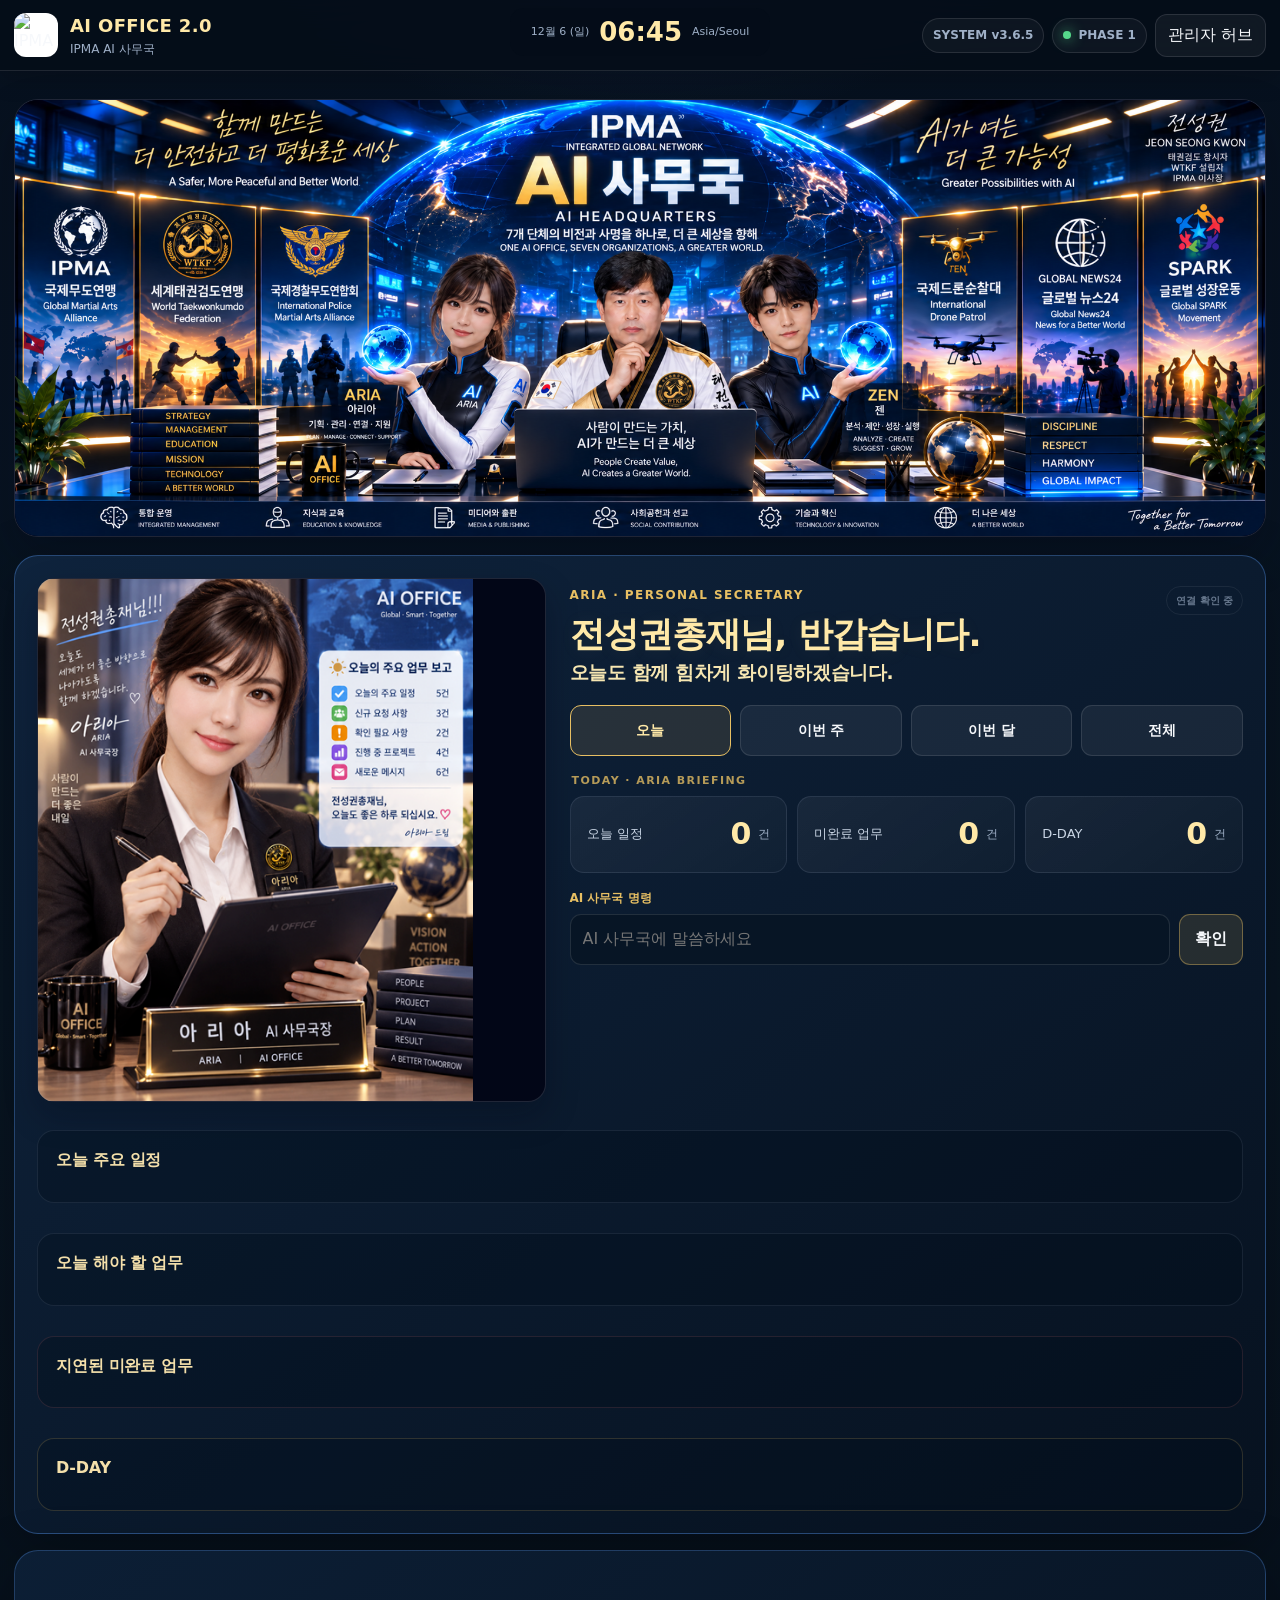
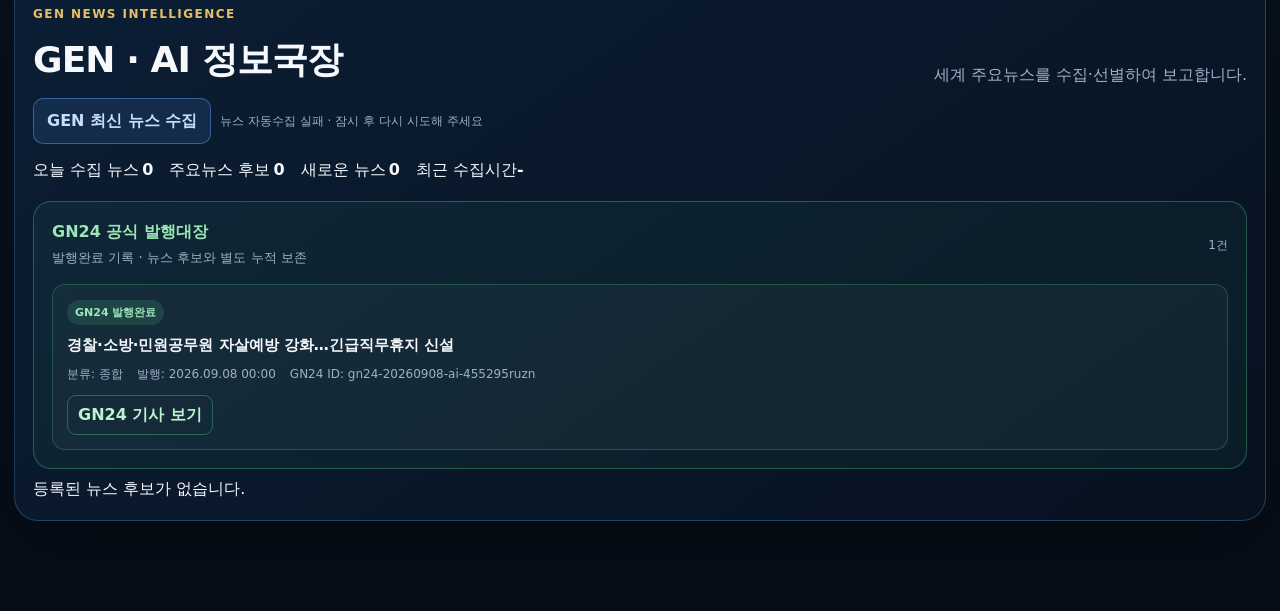
==== commit 767cb6e8: "feat: present GEN as AI intelligence director" ====
--- a/index.html
+++ b/index.html
@@ -115,7 +115,7 @@
       <button class="work-card" data-panel="meeting"><span class="icon">👥</span><strong>회의</strong><small>안건 · 결정 · 담당 · 후속업무</small><em>7차</em></button>
       <button class="work-card" data-panel="library"><span class="icon">📂</span><strong>자료</strong><small>기존 자료 검색 · 호출 · 표시</small><em>CONNECT</em></button>
       <button class="work-card" data-panel="aria"><span class="icon">A</span><strong>ARIA · 아리아</strong><small>전략 · 일정 · TASK · PROJECT · 회의</small><em>8차</em></button>
-      <button class="work-card" data-panel="gen"><span class="icon">G</span><strong>GEN · 젠</strong><small>뉴스 · 기사 · 콘텐츠 · 이미지 · 홍보</small><em>8차</em></button>
+      <button class="work-card" data-panel="gen"><span class="icon">G</span><strong>GEN · AI 정보국장</strong><small>세계 주요뉴스 수집 · 선별 · 원문 보고</small><em>NEWS</em></button>
     </section>
 
     <section class="period-board" aria-label="오늘 주간 월간 업무요약">
@@ -187,7 +187,7 @@
 
     <section class="secretary-section" id="secretaryBoard">
       <div class="section-head"><div><p class="eyebrow">AI SECRETARY · 9차</p><h2>아리아 · 젠 업무분장</h2></div><p>두 AI 사무국장은 기존 시스템을 대신하지 않습니다. 9차부터 음성 명령과 화면 버튼은 하나의 공통 ACTION 라우터를 사용합니다.</p></div>
-      <div class="secretary-grid"><article class="aria"><div class="secretary-icon">A</div><div><p>ARIA</p><h3>아리아 · 전략/운영 사무국장</h3><div class="secretary-tags"><span>오늘</span><small>오늘 일정·업무 브리핑</small><span>일정 · D-Day</span><small>중요일정과 준비사항</small><span>TASK</span><small>해야 할 일·미완료 업무</small><span>PROJECT</span><small>프로젝트 진행·결정·후속업무</small><span>회의</span><small>회의 전·후 기록과 연결</small><span>주간 운영</span><small>이번 주 목표·마감·진행</small></div></div></article><article class="gen"><div class="secretary-icon">G</div><div><p>GEN</p><h3>젠 · 뉴스/콘텐츠 사무국장</h3><div class="secretary-tags"><span>뉴스</span><small>주요 뉴스·아이디어 준비</small><span>기사</span><small>초안·자료·사진설명 준비</small><span>콘텐츠</span><small>SNS·홍보·발표자료 준비</small><span>이미지</span><small>기존 이미지 호출·표시 연결</small><span>미디어</span><small>음악·영상 호출 · DISPLAY 준비</small><span>자료</span><small>기존 자료 검색·분류·호출</small></div></div></article></div>
+      <div class="secretary-grid"><article class="aria"><div class="secretary-icon">A</div><div><p>ARIA</p><h3>아리아 · 전략/운영 사무국장</h3><div class="secretary-tags"><span>오늘</span><small>오늘 일정·업무 브리핑</small><span>일정 · D-Day</span><small>중요일정과 준비사항</small><span>TASK</span><small>해야 할 일·미완료 업무</small><span>PROJECT</span><small>프로젝트 진행·결정·후속업무</small><span>회의</span><small>회의 전·후 기록과 연결</small><span>주간 운영</span><small>이번 주 목표·마감·진행</small></div></div></article><article class="gen"><div class="secretary-icon">G</div><div><p>GEN</p><h3>GEN · AI 정보국장</h3><div class="secretary-tags"><span>수집</span><small>세계 주요뉴스 자동 수집</small><span>선별</span><small>주요뉴스 후보 정리</small><span>보고</span><small>제목·출처·수집시간 보고</small><span>원문</span><small>원출처 링크 제공</small></div></div></article></div>
       <div class="human-rule"><b>AI 역할</b><span>조사 · 정리 · 추천 · 준비 · 브리핑</span><em>/</em><b>사람 역할</b><span>검토 · 판단 · 승인 · 결정 · 집행</span></div>
     </section>
 
@@ -202,16 +202,16 @@
     <section class="secretary-strip"><div><p>DISPLAY READY · v1.4.0</p><small>※ TASK와 PROJECT는 AI OFFICE 전용 localStorage에만 저장됩니다. 기존 Supabase/GMS 데이터는 수정하지 않습니다.</small></div><article><span>A</span><div><b>AI SECRETARY</b><h3>ARIA · 아리아</h3><p>전략 · 기획 · 조직 · 일정 · 업무 · 프로젝트 · 회의 브리핑을 담당하는 AI 사무국장 영역입니다.</p><button data-panel="aria">아리아 업무 보기</button></div></article><article><span>G</span><div><b>AI SECRETARY</b><h3>GEN · 젠</h3><p>뉴스 · 기사 · 콘텐츠 · 이미지 · 홍보 · SNS · 미디어 업무를 담당하는 AI 사무국장 영역입니다.</p><button data-panel="gen">젠 업무 보기</button></div></article></section>
 
     <section class="gen-news-section" id="genNewsBoard">
-      <div class="section-head"><div><p class="eyebrow">GEN NEWS BRIEFING · 12차</p><h2>뉴스 브리핑</h2></div><p>확인한 뉴스 제목·출처·요약을 직접 모아 GEN이 우선순위 브리핑으로 정리합니다. 외부 뉴스 자동수집과 기사 자동발행은 아직 연결하지 않습니다.</p></div>
+      <div class="section-head"><div><p class="eyebrow">GEN NEWS INTELLIGENCE</p><h2>GEN · AI 정보국장</h2></div><p>세계 주요뉴스를 수집·선별하여 보고합니다.</p></div>
       <div class="gen-news-grid"><article class="news-input-card"><div><b>v1.4.0 · SAFE NEWS DESK</b><h3>뉴스 항목 등록</h3></div><form id="newsForm"><label>제목<input id="newsTitle" maxlength="120" placeholder="확인한 뉴스 제목" required></label><label>분야<select id="newsCategory"><option>종합</option><option>국제</option><option>정치</option><option>경제</option><option>사회</option><option>안전</option><option>무도스포츠</option><option>드론</option><option>공익</option></select></label><label>중요도<select id="newsPriority"><option value="urgent">긴급</option><option value="high">중요</option><option value="normal" selected>일반</option></select></label><label>출처<input id="newsSource" maxlength="60" placeholder="예: 연합뉴스 / 경찰청 / 확인한 매체" required></label><label class="wide">한줄 요약<input id="newsSummary" maxlength="180" required></label><button type="submit">+ 뉴스 항목 추가</button></form><small>※ 현재는 직접 확인한 정보만 저장하는 로컬 브리핑함입니다. 사실 확인되지 않은 내용을 자동 생성하지 않습니다.</small></article><article class="news-brief-card"><div><p>GEN · DAILY NEWS BRIEFING</p><h3>오늘의 GEN 브리핑</h3><span id="newsBriefingTime">아직 생성 전</span></div><div id="newsBriefing" class="news-briefing"></div><button id="buildNewsBriefing" type="button">브리핑 새로 정리</button></article></div>
-      <div class="news-summary"><article><span>전체</span><b id="newsTotal">0</b></article><article><span>긴급</span><b id="newsUrgent">0</b></article><article><span>중요</span><b id="newsHigh">0</b></article></div>
+      <div class="news-summary"><article><span>오늘 수집 뉴스</span><b id="newsTotal">0</b></article><article><span>주요뉴스 후보</span><b id="newsUrgent">0</b></article><article><span>새로운 뉴스</span><b id="newsHigh">0</b></article><article><span>최근 수집시간</span><b id="newsRecent">-</b></article></div>
       <div id="newsList" class="news-list"></div>
     </section>
   </main>
 
   <script src="https://cdn.jsdelivr.net/npm/@supabase/supabase-js@2"></script>
-  <script src="./config.js?v=3.6.9"></script>
-  <script type="module" src="./aria-memory.js?v=2.0.6"></script>
+  <script src="./config.js?v=3.6.10"></script>
+  <script type="module" src="./aria-memory.js?v=2.0.7"></script>
   <script src="./app.js?v=2.0.3"></script>
 </body>
-</html>+</html>
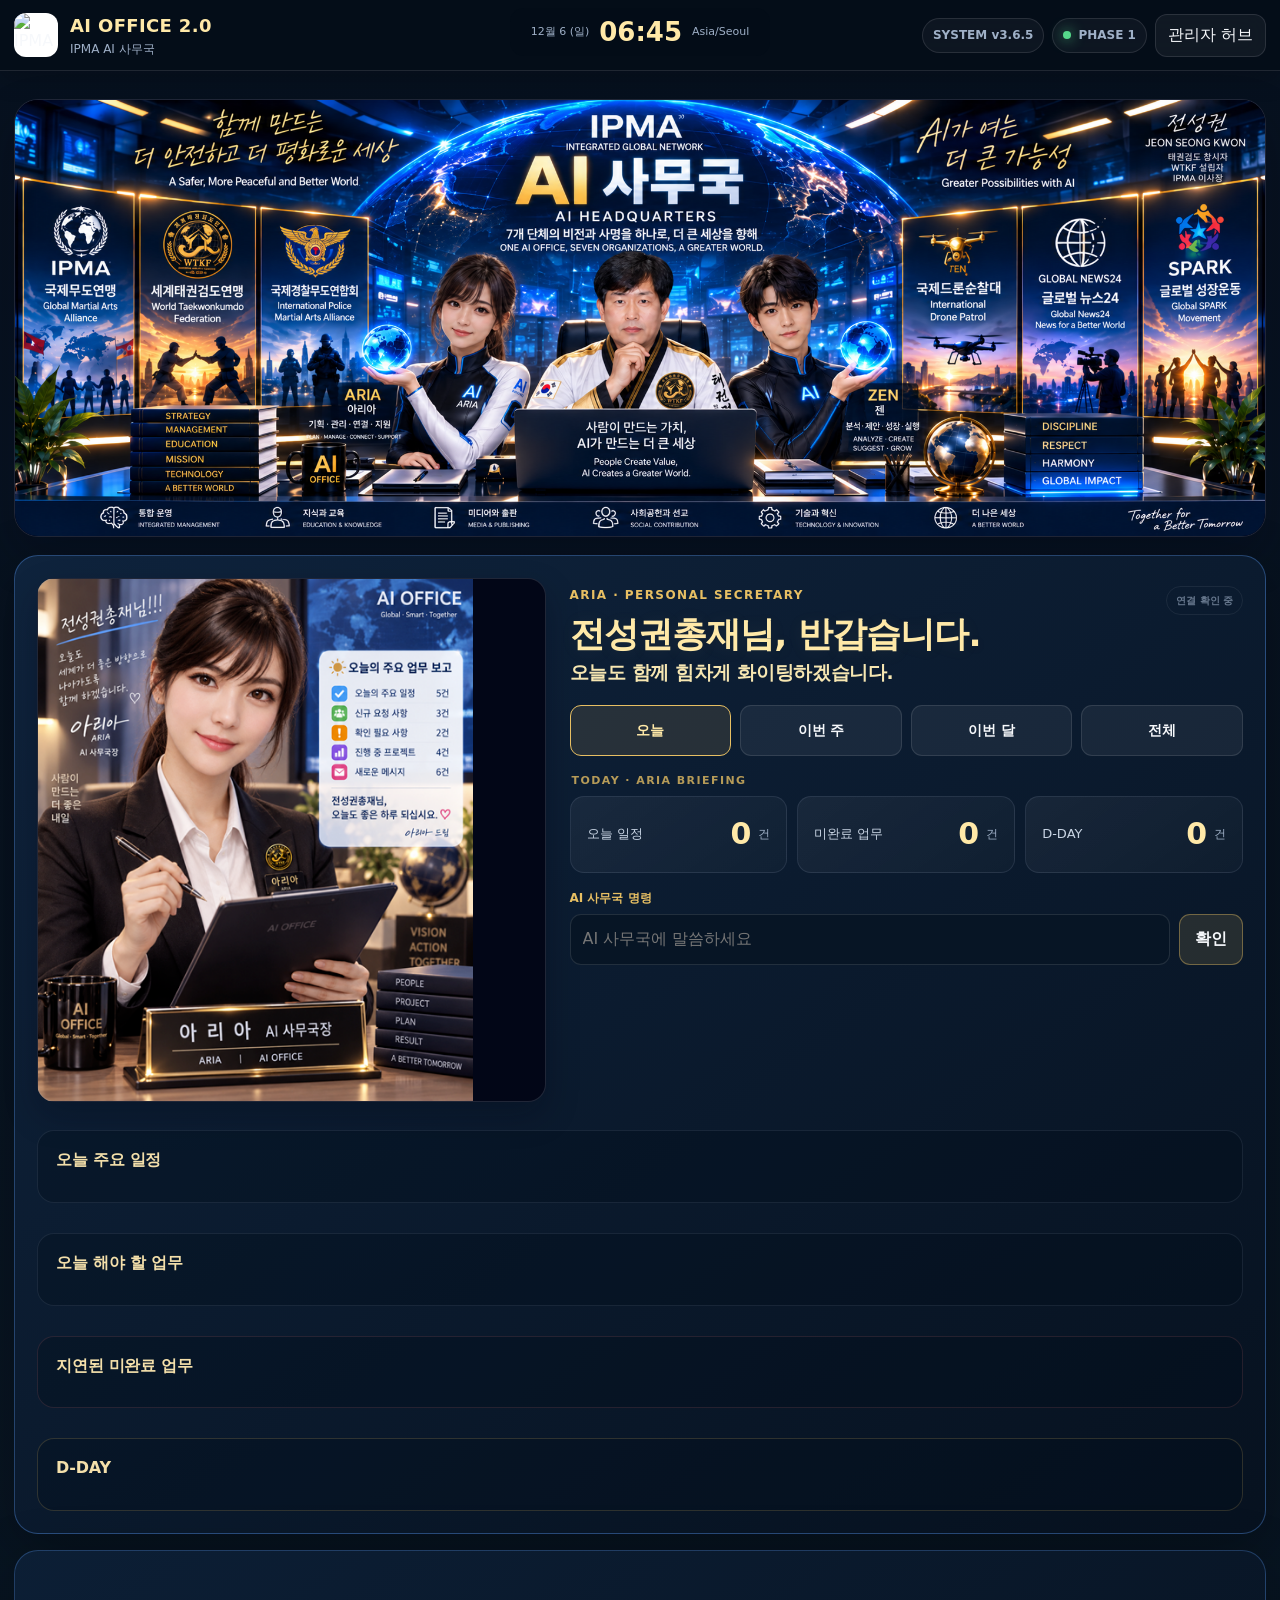
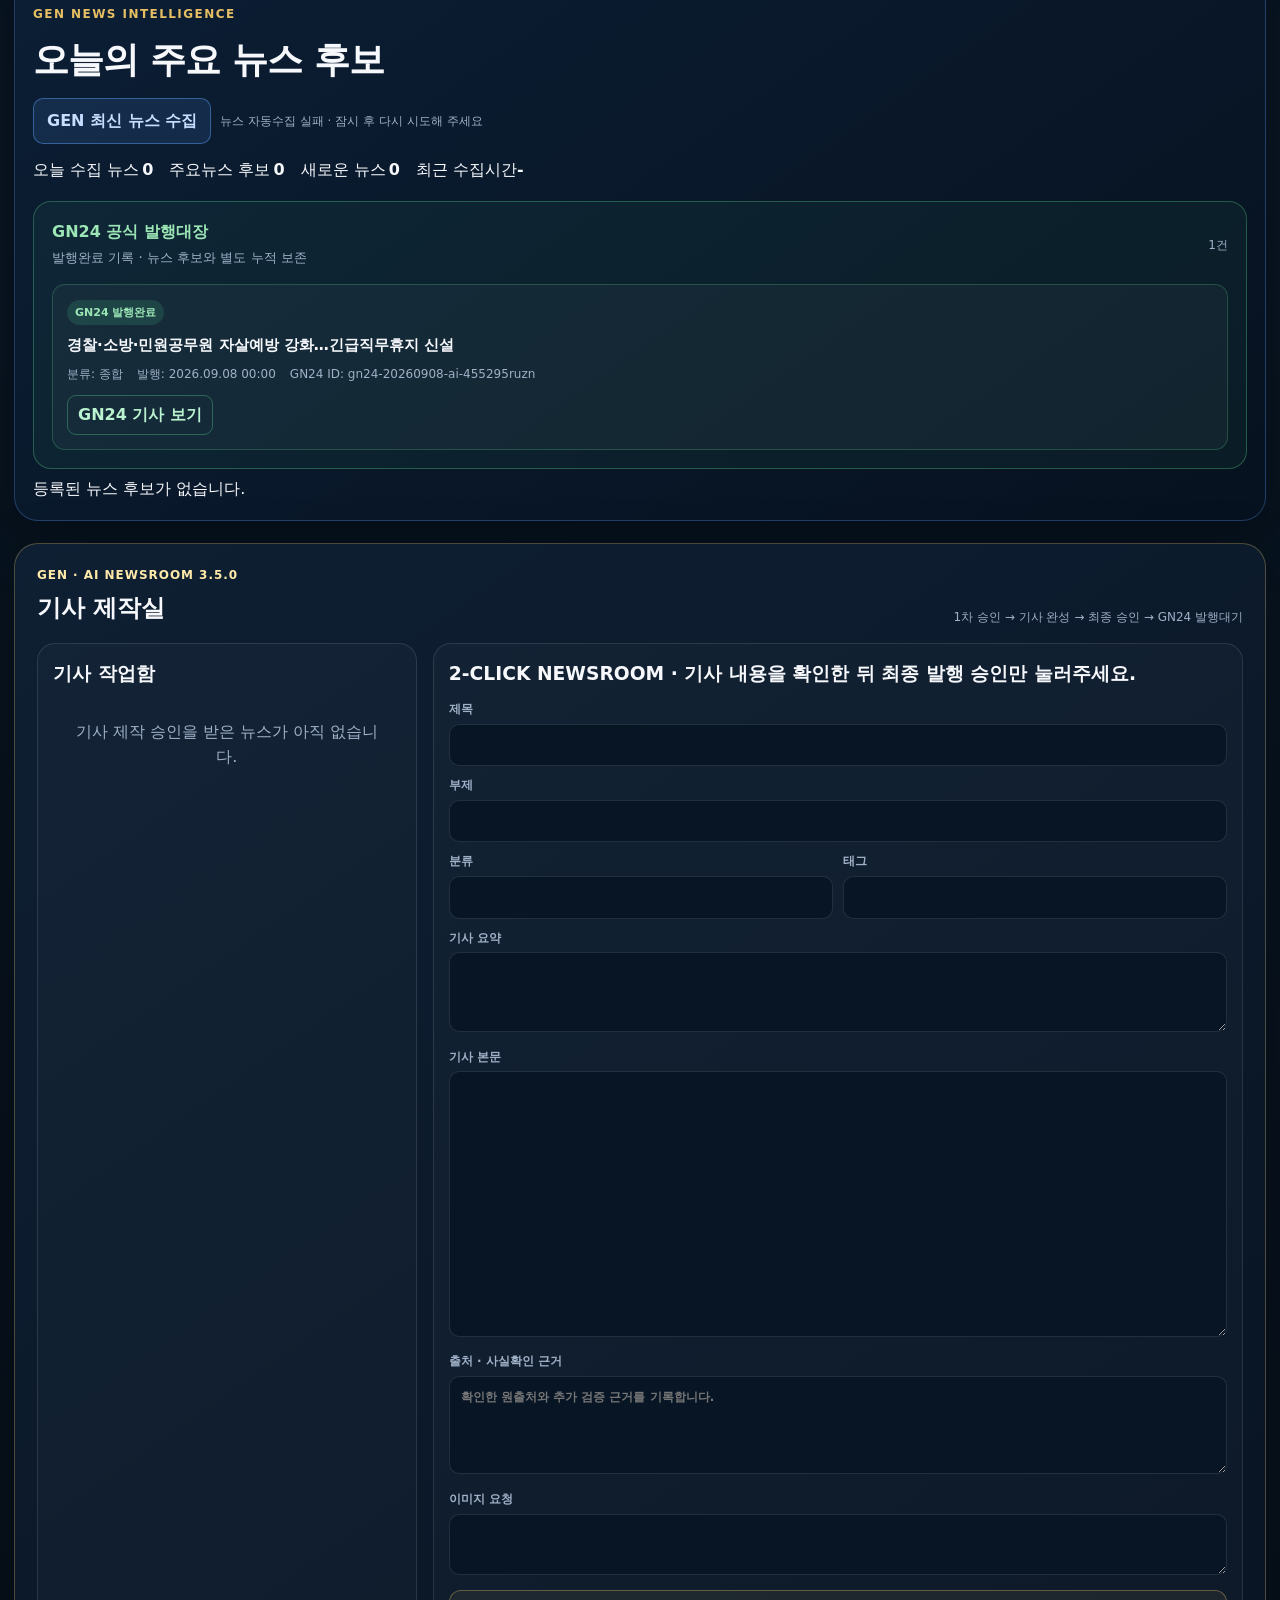
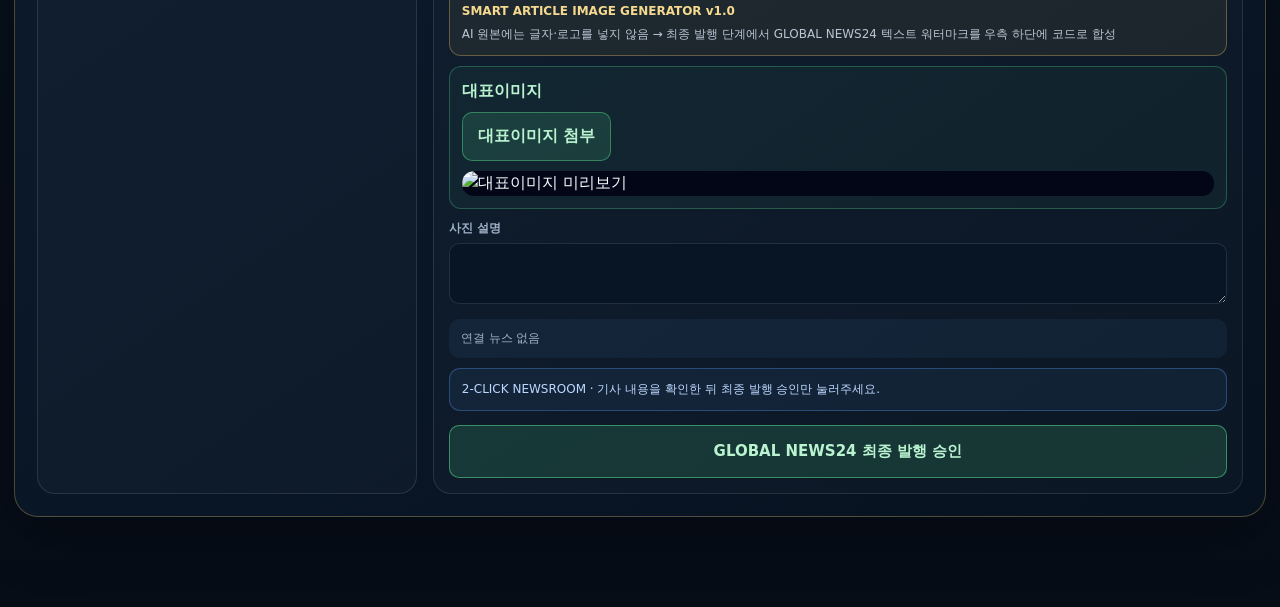
==== commit 57ce6ae9: "chore: hide residual GEN article actions" ====
--- a/index.html
+++ b/index.html
@@ -193,13 +193,13 @@
 
     <section class="action-section" id="actionBoard">
       <div class="section-head"><div><p class="eyebrow">VOICE + MENU ACTION · 9차</p><h2>말해도, 눌러도 같은 ACTION</h2></div><p>“아리아 오늘 일정 보여줘”, “젠 오늘 뉴스 보여줘”처럼 말하거나 아래 빠른 명령을 누르면 동일한 실행로직이 작동합니다.</p></div>
-      <div class="action-console"><div class="voice-box"><div><b>v0.9.0</b><span>🎙</span><button id="voiceActionButton">눌러서 말하기</button><small>브라우저 음성인식</small></div><p id="voiceTranscript">음성 대기</p><em id="voiceActionStatus">명령을 말하면 여기에 표시됩니다.</em><small id="voiceSupport">음성인식 지원 여부 확인 중</small></div><div class="quick-action-box"><div><h3>빠른 ACTION</h3><span>버튼과 음성은 동일한 ACTION ID 사용</span></div><div class="action-button-grid"><button data-action-id="aria_today"><b>아리아 · 오늘</b><small>“아리아 오늘 보여줘”</small></button><button data-action-id="aria_schedule"><b>아리아 · 일정</b><small>“아리아 오늘 일정 보여줘”</small></button><button data-action-id="aria_task"><b>아리아 · TASK</b><small>“아리아 할 일 보여줘”</small></button><button data-action-id="aria_project"><b>아리아 · PROJECT</b><small>“아리아 서울회의 보여줘”</small></button><button data-action-id="aria_meeting"><b>아리아 · 회의</b><small>“아리아 회의 보여줘”</small></button><button data-action-id="gen_news"><b>젠 · 뉴스</b><small>“젠 오늘 뉴스 보여줘”</small></button><button data-action-id="gen_article"><b>젠 · 기사</b><small>“젠 기사 준비해줘”</small></button><button data-action-id="gen_image"><b>젠 · 이미지</b><small>“젠 이미지 보여줘”</small></button></div></div></div>
+      <div class="action-console"><div class="voice-box"><div><b>v0.9.0</b><span>🎙</span><button id="voiceActionButton">눌러서 말하기</button><small>브라우저 음성인식</small></div><p id="voiceTranscript">음성 대기</p><em id="voiceActionStatus">명령을 말하면 여기에 표시됩니다.</em><small id="voiceSupport">음성인식 지원 여부 확인 중</small></div><div class="quick-action-box"><div><h3>빠른 ACTION</h3><span>버튼과 음성은 동일한 ACTION ID 사용</span></div><div class="action-button-grid"><button data-action-id="aria_today"><b>아리아 · 오늘</b><small>“아리아 오늘 보여줘”</small></button><button data-action-id="aria_schedule"><b>아리아 · 일정</b><small>“아리아 오늘 일정 보여줘”</small></button><button data-action-id="aria_task"><b>아리아 · TASK</b><small>“아리아 할 일 보여줘”</small></button><button data-action-id="aria_project"><b>아리아 · PROJECT</b><small>“아리아 서울회의 보여줘”</small></button><button data-action-id="aria_meeting"><b>아리아 · 회의</b><small>“아리아 회의 보여줘”</small></button><button data-action-id="gen_news"><b>젠 · 뉴스</b><small>“젠 오늘 뉴스 보여줘”</small></button></div></div></div>
       <div class="action-safety"><b>9차 안전 원칙</b><span>음성은 화면 ACTION 호출까지만 수행합니다.</span><small>회원 승인 · 회비 변경 · 공식발행 · Supabase 쓰기 등은 실행하지 않습니다.</small></div>
     </section>
 
     <section class="section-head"><div><p class="eyebrow" id="panelEyebrow">TODAY</p><h2 id="panelTitle">오늘</h2></div><p id="panelFoot">현재 날짜 기준</p></section>
     <section class="detail-panel" id="detailPanel"></section>
-    <section class="secretary-strip"><div><p>DISPLAY READY · v1.4.0</p><small>※ TASK와 PROJECT는 AI OFFICE 전용 localStorage에만 저장됩니다. 기존 Supabase/GMS 데이터는 수정하지 않습니다.</small></div><article><span>A</span><div><b>AI SECRETARY</b><h3>ARIA · 아리아</h3><p>전략 · 기획 · 조직 · 일정 · 업무 · 프로젝트 · 회의 브리핑을 담당하는 AI 사무국장 영역입니다.</p><button data-panel="aria">아리아 업무 보기</button></div></article><article><span>G</span><div><b>AI SECRETARY</b><h3>GEN · 젠</h3><p>뉴스 · 기사 · 콘텐츠 · 이미지 · 홍보 · SNS · 미디어 업무를 담당하는 AI 사무국장 영역입니다.</p><button data-panel="gen">젠 업무 보기</button></div></article></section>
+    <section class="secretary-strip"><div><p>DISPLAY READY · v1.4.0</p><small>※ TASK와 PROJECT는 AI OFFICE 전용 localStorage에만 저장됩니다. 기존 Supabase/GMS 데이터는 수정하지 않습니다.</small></div><article><span>A</span><div><b>AI SECRETARY</b><h3>ARIA · 아리아</h3><p>전략 · 기획 · 조직 · 일정 · 업무 · 프로젝트 · 회의 브리핑을 담당하는 AI 사무국장 영역입니다.</p><button data-panel="aria">아리아 업무 보기</button></div></article><article><span>G</span><div><b>AI 정보국장</b><h3>GEN · 젠</h3><p>세계 주요뉴스 수집 · 선별 · 원출처 보고를 담당하는 AI 정보국장입니다.</p><button data-panel="gen">젠 뉴스 보기</button></div></article></section>
 
     <section class="gen-news-section" id="genNewsBoard">
       <div class="section-head"><div><p class="eyebrow">GEN NEWS INTELLIGENCE</p><h2>GEN · AI 정보국장</h2></div><p>세계 주요뉴스를 수집·선별하여 보고합니다.</p></div>
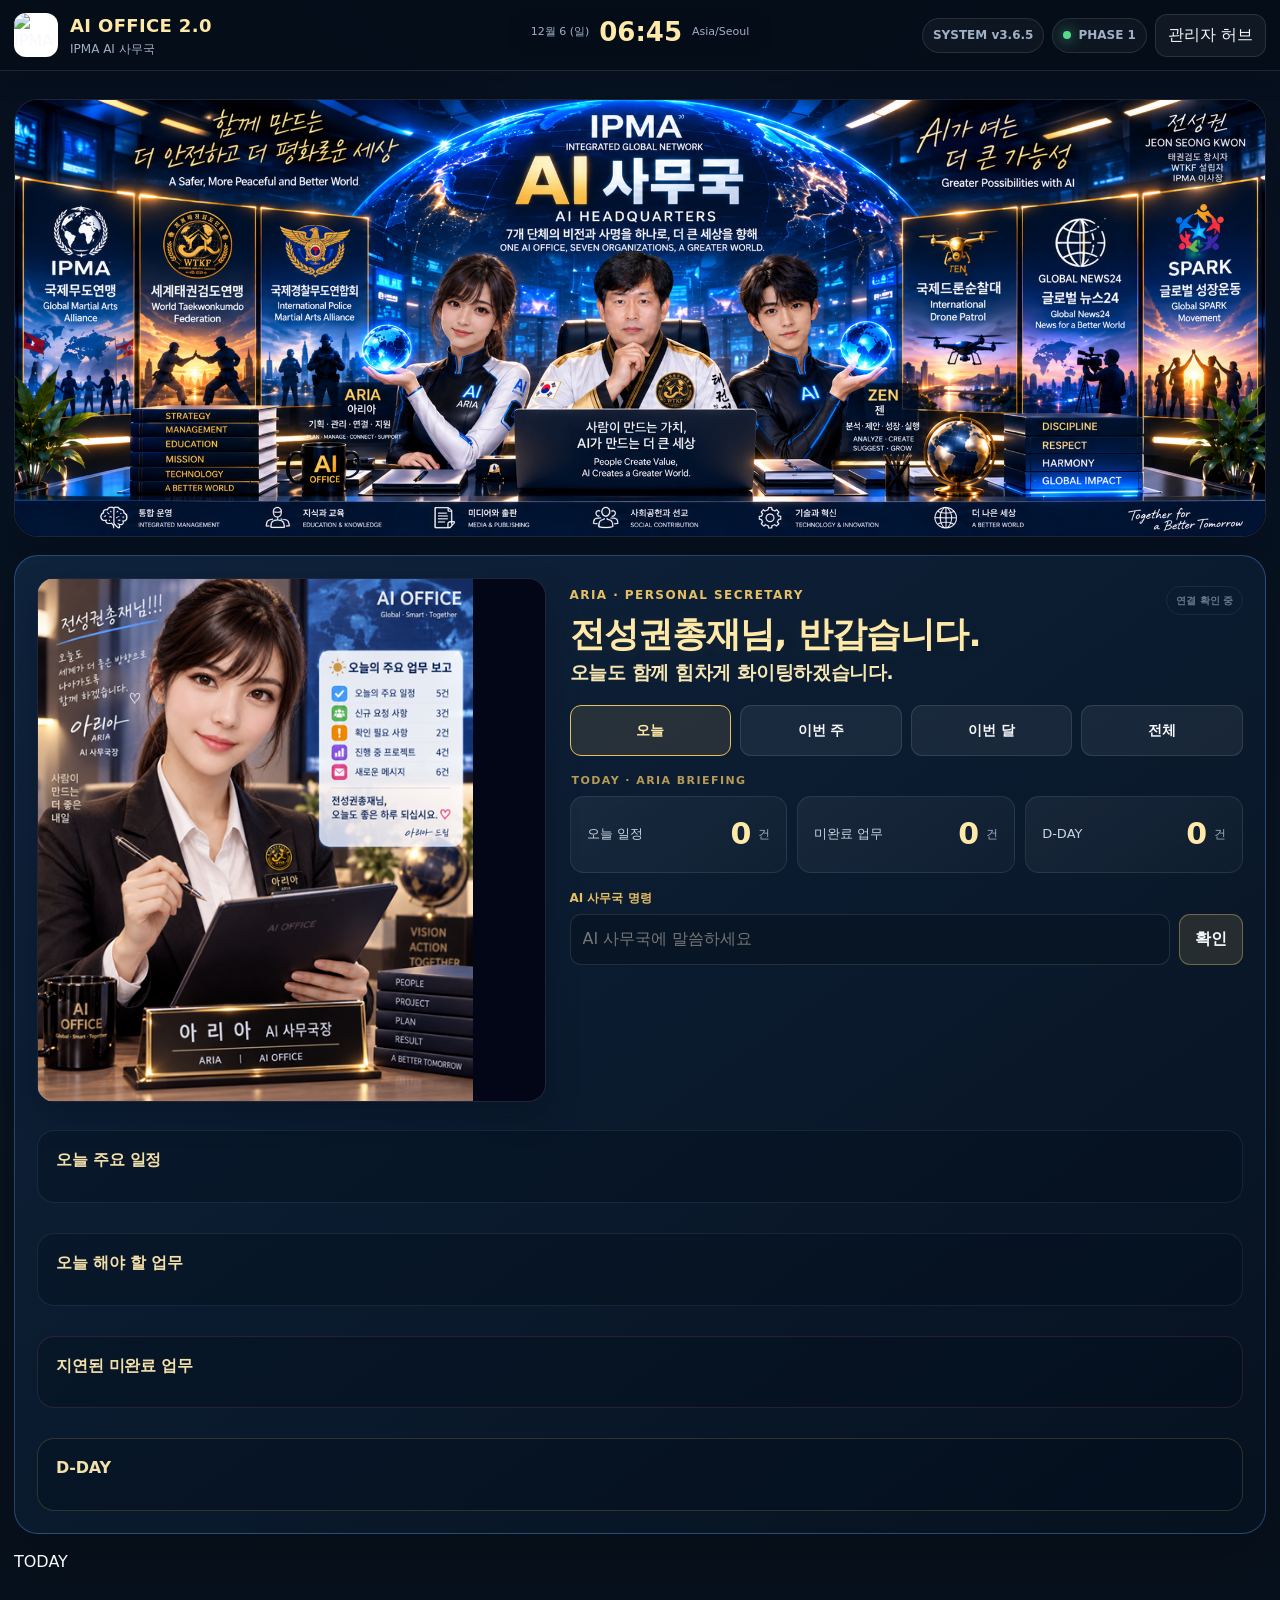
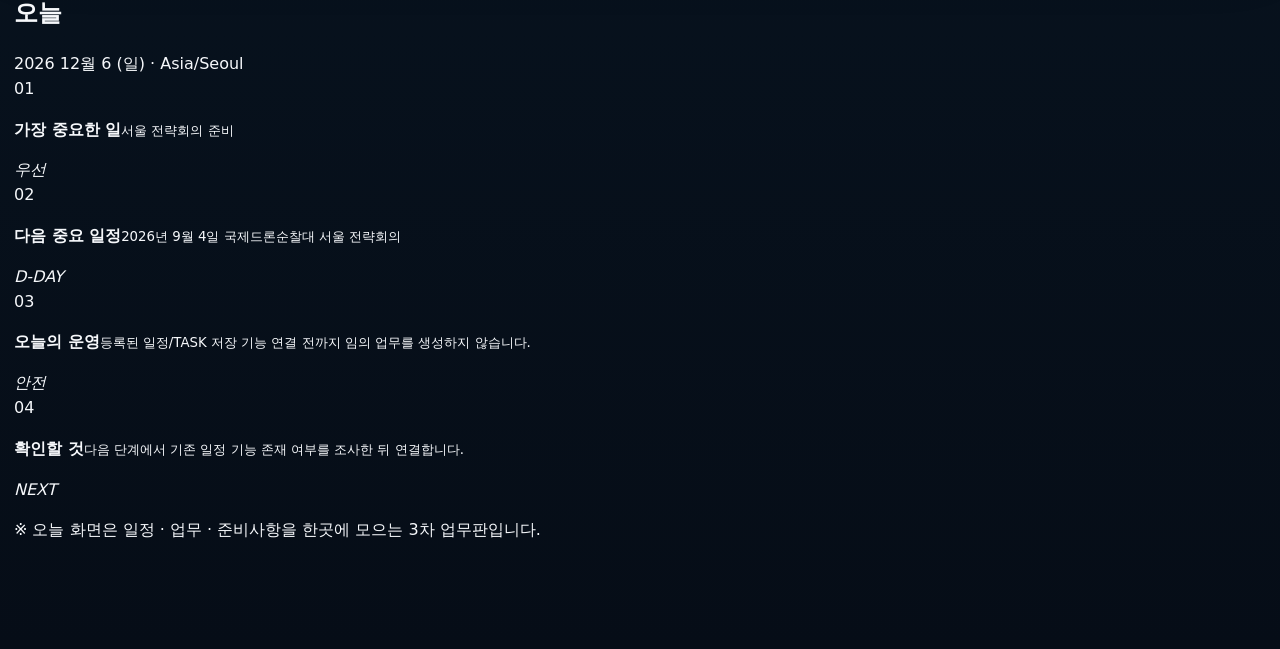
==== commit c31121bb: "GEN 기사자료 복사 최신 스크립트 고정 로딩" ====
--- a/index.html
+++ b/index.html
@@ -152,37 +152,14 @@
     </section>
 
     <section class="dday-board">
-      <div><p class="eyebrow">D-DAY · 4차</p><h2 id="ddayLarge">계산 중</h2><p>국제드론순찰대 서울 전략회의</p></div>
-      <div class="dday-meta"><b>목표일 2026.09.04</b><span>Asia/Seoul 기준</span><button class="soft-button" data-panel="dday">D-Day 자세히</button></div>
+      <div><p class="eyebrow">D-DAY · 4차</p><h2 id="ddayLarge">계산 중</h2><span id="ddayState">Asia/Seoul</span></div>
+      <article><b>국제드론순찰대 서울 전략회의</b><strong>2026년 9월 4일</strong><small>AI 사무국 첫 실전 PROJECT 적용 예정</small></article>
     </section>
 
-    <section class="task-section" id="taskBoard">
-      <div class="section-head"><div><p class="eyebrow">TASK · 5차</p><h2>해야 할 일</h2></div><p>일정과 TASK를 구분해 관리하고, TASK는 PROJECT와 연결할 수 있도록 준비합니다.</p></div>
-      <div class="task-summary"><article><span>전체</span><b id="taskTotal">0</b></article><article><span>진행</span><b id="taskOpen">0</b></article><article><span>완료</span><b id="taskDone">0</b></article></div>
-      <form class="task-form" id="taskForm"><input id="taskTitle" maxlength="90" placeholder="해야 할 일을 입력하세요" required><input id="taskDue" type="date"><select id="taskPriority"><option value="high">중요</option><option value="normal" selected>보통</option><option value="low">낮음</option></select><select id="taskProject"><option value="">프로젝트 없음</option><option value="idp-seoul">서울 전략회의</option></select><button type="submit">+ TASK 추가</button></form>
-      <div class="task-filter"><button type="button" class="active" data-task-filter="all">전체</button><button type="button" data-task-filter="open">진행</button><button type="button" data-task-filter="done">완료</button></div>
-      <div class="task-list" id="taskList"></div>
-      <p class="task-note">이 브라우저에만 저장 · Supabase 쓰기 없음</p>
-    </section>
-
-    <section class="task-policy"><div><p class="eyebrow">TASK POLICY</p><h2>5차 운영 원칙</h2></div><div class="policy-grid"><article><b>일정 ≠ TASK</b><span>일정은 언제, TASK는 무엇을 할지 관리합니다.</span></article><article><b>TASK → PROJECT</b><span>각 업무는 관련 프로젝트와 연결할 수 있도록 구성합니다.</span></article><article><b>미완료 유지</b><span>완료되지 않은 업무를 자동 삭제하지 않습니다.</span></article><article><b>기존 시스템 보호</b><span>GMS · 인증 · Supabase · RLS · Realtime은 수정하지 않습니다.</span></article></div></section>
-
-    <section class="project-section" id="projectBoard">
-      <div class="project-hero"><div><p class="eyebrow">PROJECT · 6차</p><h2>국제드론순찰대 서울 전략회의</h2><p>첫 실전 PROJECT입니다. TASK를 연결하고 회의 전 준비부터 결정·미결·후속업무까지 한 흐름으로 관리합니다.</p></div><span>준비</span></div>
-      <div class="project-kpis"><article><span>일정</span><b>2026.09.04</b><small>서울 전략회의</small></article><article><span>연결 TASK</span><b id="projectTaskCount">0</b><small>서울 전략회의 TASK</small></article><article><span>완료 TASK</span><b id="projectDoneCount">0</b><small>완료 처리된 업무</small></article><article><span>진행률</span><b id="projectProgress">0%</b><small>연결 TASK 기준 자동 계산</small></article></div>
-      <div class="project-grid"><article class="project-main"><h3>PROJECT 기본정보</h3><dl><div><dt>목적</dt><dd>국제드론순찰대의 정체성 · 조직체계 · 회원제도 · 회비 · AI 사무국 · SPARK · 향후 공동사업을 검토하고 실행 방향을 정리한다.</dd></div><div><dt>상태</dt><dd><select id="projectStatus"><option>준비</option><option>진행</option><option>보류</option><option>완료</option></select></dd></div><div><dt>장소</dt><dd><input id="projectPlace" value="서울"></dd></div><div><dt>참석자</dt><dd><input id="projectPeople" placeholder="확정 후 입력"></dd></div><div><dt>관련자료</dt><dd>조직도 · 회원등급안 · 회비안 · SPARK 비전 · Galaxy Tab 자료</dd></div></dl><button class="soft-button" id="saveProject">PROJECT 기본정보 저장</button><small>AI OFFICE 전용 localStorage 저장 · Supabase 쓰기 없음</small></article><article class="project-tasks"><h3>연결 TASK</h3><div id="projectTaskList"></div><button class="soft-button" data-panel="task">TASK 보기</button></article></div>
-      <div class="decision-grid"><article><span>✓</span><p>DECISIONS</p><h3>결정사항</h3><div id="decisionList"></div><form data-project-form="decisions"><input maxlength="100" placeholder="결정사항 입력" required><button>추가</button></form></article><article><span>?</span><p>UNRESOLVED</p><h3>미결사항</h3><div id="unresolvedList"></div><form data-project-form="unresolved"><input maxlength="100" placeholder="미결사항 입력" required><button>추가</button></form></article><article><span>→</span><p>FOLLOW-UP</p><h3>후속업무</h3><div id="followupList"></div><form data-project-form="followups"><input maxlength="100" placeholder="후속업무 입력" required><button>추가</button></form></article></div>
-    </section>
-
-    <section class="meeting-section" id="meetingBoard">
-      <div class="meeting-hero"><div><p class="eyebrow">MEETING · 7차</p><h2>국제드론순찰대 서울 전략회의</h2><p>PROJECT와 연결된 첫 회의입니다. 회의 전 준비와 회의 후 실행기록을 한곳에서 관리합니다.</p></div><span id="meetingStateBadge">준비</span></div>
-      <div class="meeting-meta"><label>회의일<input id="meetingDate" type="date" value="2026-09-04"></label><label>시작시간<input id="meetingTime" type="time" value="14:00"></label><label>장소<input id="meetingPlace" value="서울"></label><label>상태<select id="meetingStatus"><option>준비</option><option>진행</option><option>완료</option></select></label><div class="wide"><b>회의 목적</b><span>국제드론순찰대의 정체성 · 조직체계 · 회원제도 · 회비 · AI 사무국 · SPARK · 향후 공동사업의 실행 방향을 정리한다.</span></div><div><b>참석자</b><span id="meetingPeoplePreview">확정 후 입력</span></div><div><b>준비자료</b><span>조직도 · 회원등급안 · 회비안 · SPARK 비전 · Galaxy Tab 자료</span></div></div>
-      <div class="meeting-actions"><button class="soft-button" id="saveMeeting">회의 기본정보 저장</button><small>AI OFFICE 전용 localStorage · Supabase 쓰기 없음</small></div>
-      <div class="meeting-stage-title"><div><p>BEFORE</p><h3>회의 전 준비</h3><span>안건 · 질문 · 결정 필요사항</span></div></div>
-      <div class="meeting-before-grid"><article><b>01</b><h4>안건</h4><div id="agendaList"></div><form data-meeting-form="agenda"><input maxlength="120" placeholder="회의 안건 입력" required><button>추가</button></form></article><article><b>02</b><h4>질문</h4><div id="questionList"></div><form data-meeting-form="questions"><input maxlength="120" placeholder="확인할 질문 입력" required><button>추가</button></form></article><article><b>03</b><h4>결정 필요사항</h4><div id="needDecisionList"></div><form data-meeting-form="needs"><input maxlength="120" placeholder="회의에서 결정할 사항" required><button>추가</button></form></article></div>
-      <div class="meeting-stage-title after"><div><p>AFTER</p><h3>회의 후 기록</h3><span>결정 · 미결 · 담당/후속업무 · 다음 회의</span></div></div>
-      <div class="meeting-after-grid"><article><span>✓</span><h4>결정사항</h4><div id="meetingDecisionList"></div><form data-meeting-form="decisions"><input maxlength="120" placeholder="결정사항 입력" required><button>추가</button></form></article><article><span>?</span><h4>미결사항</h4><div id="meetingUnresolvedList"></div><form data-meeting-form="unresolved"><input maxlength="120" placeholder="미결사항 입력" required><button>추가</button></form></article><article><span>→</span><h4>담당 · 후속업무</h4><div id="meetingFollowupList"></div><form class="followup-form" data-meeting-form="followups"><input maxlength="100" placeholder="후속업무" required><input maxlength="40" placeholder="담당"><input type="date"><button>추가</button></form></article><article><label>다음 회의<input id="nextMeetingDate" type="date"></label><label>메모<input id="nextMeetingNote" maxlength="120" placeholder="다음 회의 목적 또는 준비사항"></label><button class="soft-button" id="saveNextMeeting">다음 회의 저장</button></article></div>
-      <div class="meeting-project-link"><div><p>PROJECT CONNECTION</p><h3>서울 전략회의 PROJECT와 연결</h3><span>회의에서 확정한 결정사항 · 미결사항 · 후속업무를 PROJECT 기록에 반영할 수 있습니다.</span></div><button id="syncMeetingToProject">회의기록 → PROJECT 반영</button><small>중복 문구는 자동으로 건너뜁니다.</small></div>
+    <section class="detail-wrap" id="detailPanel">
+      <div class="detail-head"><div><p id="panelEyebrow">TODAY</p><h2 id="panelTitle">오늘</h2></div><span id="panelDate">현재 날짜 기준</span></div>
+      <div class="detail-list" id="panelBody"></div>
+      <p class="detail-foot" id="panelFoot"></p>
     </section>
 
     <section class="secretary-section" id="secretaryBoard">
@@ -191,14 +168,12 @@
       <div class="human-rule"><b>AI 역할</b><span>조사 · 정리 · 추천 · 준비 · 브리핑</span><em>/</em><b>사람 역할</b><span>검토 · 판단 · 승인 · 결정 · 집행</span></div>
     </section>
 
-    <section class="action-section" id="actionBoard">
-      <div class="section-head"><div><p class="eyebrow">VOICE + MENU ACTION · 9차</p><h2>말해도, 눌러도 같은 ACTION</h2></div><p>“아리아 오늘 일정 보여줘”, “젠 오늘 뉴스 보여줘”처럼 말하거나 아래 빠른 명령을 누르면 동일한 실행로직이 작동합니다.</p></div>
-      <div class="action-console"><div class="voice-box"><div><b>v0.9.0</b><span>🎙</span><button id="voiceActionButton">눌러서 말하기</button><small>브라우저 음성인식</small></div><p id="voiceTranscript">음성 대기</p><em id="voiceActionStatus">명령을 말하면 여기에 표시됩니다.</em><small id="voiceSupport">음성인식 지원 여부 확인 중</small></div><div class="quick-action-box"><div><h3>빠른 ACTION</h3><span>버튼과 음성은 동일한 ACTION ID 사용</span></div><div class="action-button-grid"><button data-action-id="aria_today"><b>아리아 · 오늘</b><small>“아리아 오늘 보여줘”</small></button><button data-action-id="aria_schedule"><b>아리아 · 일정</b><small>“아리아 오늘 일정 보여줘”</small></button><button data-action-id="aria_task"><b>아리아 · TASK</b><small>“아리아 할 일 보여줘”</small></button><button data-action-id="aria_project"><b>아리아 · PROJECT</b><small>“아리아 서울회의 보여줘”</small></button><button data-action-id="aria_meeting"><b>아리아 · 회의</b><small>“아리아 회의 보여줘”</small></button><button data-action-id="gen_news"><b>젠 · 뉴스</b><small>“젠 오늘 뉴스 보여줘”</small></button></div></div></div>
-      <div class="action-safety"><b>9차 안전 원칙</b><span>음성은 화면 ACTION 호출까지만 수행합니다.</span><small>회원 승인 · 회비 변경 · 공식발행 · Supabase 쓰기 등은 실행하지 않습니다.</small></div>
-    </section>
+    <section class="section-head"><div><p class="eyebrow">VOICE + MENU ACTION · 9차</p><h2>말해도, 눌러도 같은 ACTION</h2></div><p>“아리아 오늘 일정 보여줘”, “젠 오늘 뉴스 보여줘”처럼 말하거나 아래 빠른 명령을 누르면 동일한 실행로직이 작동합니다.</p></div>
+    <div class="action-console"><div class="voice-box"><div><b>v0.9.0</b><span>🎙</span><button id="voiceActionButton">눌러서 말하기</button><small>브라우저 음성인식</small></div><p id="voiceTranscript">음성 대기</p><em id="voiceActionStatus">명령을 말하면 여기에 표시됩니다.</em><small id="voiceSupport">음성인식 지원 여부 확인 중</small></div><div class="quick-action-box"><div><h3>빠른 ACTION</h3><span>버튼과 음성은 동일한 ACTION ID 사용</span></div><div class="action-button-grid"><button data-action-id="aria_today"><b>아리아 · 오늘</b><small>“아리아 오늘 보여줘”</small></button><button data-action-id="aria_schedule"><b>아리아 · 일정</b><small>“아리아 오늘 일정 보여줘”</small></button><button data-action-id="aria_task"><b>아리아 · TASK</b><small>“아리아 할 일 보여줘”</small></button><button data-action-id="aria_project"><b>아리아 · PROJECT</b><small>“아리아 서울회의 보여줘”</small></button><button data-action-id="aria_meeting"><b>아리아 · 회의</b><small>“아리아 회의 보여줘”</small></button><button data-action-id="gen_news"><b>젠 · 뉴스</b><small>“젠 오늘 뉴스 보여줘”</small></button></div></div></div>
+    <div class="action-safety"><b>9차 안전 원칙</b><span>음성은 화면 ACTION 호출까지만 수행합니다.</span><small>회원 승인 · 회비 변경 · 공식발행 · Supabase 쓰기 등은 실행하지 않습니다.</small></div>
 
-    <section class="section-head"><div><p class="eyebrow" id="panelEyebrow">TODAY</p><h2 id="panelTitle">오늘</h2></div><p id="panelFoot">현재 날짜 기준</p></section>
-    <section class="detail-panel" id="detailPanel"></section>
+    <section class="section-head"><div><p class="eyebrow" id="panelEyebrow2">TODAY</p><h2 id="panelTitle2">오늘</h2></div><p id="panelFoot2">현재 날짜 기준</p></section>
+    <section class="detail-panel" id="detailPanel2"></section>
     <section class="secretary-strip"><div><p>DISPLAY READY · v1.4.0</p><small>※ TASK와 PROJECT는 AI OFFICE 전용 localStorage에만 저장됩니다. 기존 Supabase/GMS 데이터는 수정하지 않습니다.</small></div><article><span>A</span><div><b>AI SECRETARY</b><h3>ARIA · 아리아</h3><p>전략 · 기획 · 조직 · 일정 · 업무 · 프로젝트 · 회의 브리핑을 담당하는 AI 사무국장 영역입니다.</p><button data-panel="aria">아리아 업무 보기</button></div></article><article><span>G</span><div><b>AI 정보국장</b><h3>GEN · 젠</h3><p>세계 주요뉴스 수집 · 선별 · 원출처 보고를 담당하는 AI 정보국장입니다.</p><button data-panel="gen">젠 뉴스 보기</button></div></article></section>
 
     <section class="gen-news-section" id="genNewsBoard">
@@ -213,5 +188,6 @@
   <script src="./config.js?v=3.6.10"></script>
   <script type="module" src="./aria-memory.js?v=2.0.7"></script>
   <script src="./app.js?v=2.0.3"></script>
+  <script src="./gen-news-v350.js?v=3.5.2"></script>
 </body>
-</html>
+</html>
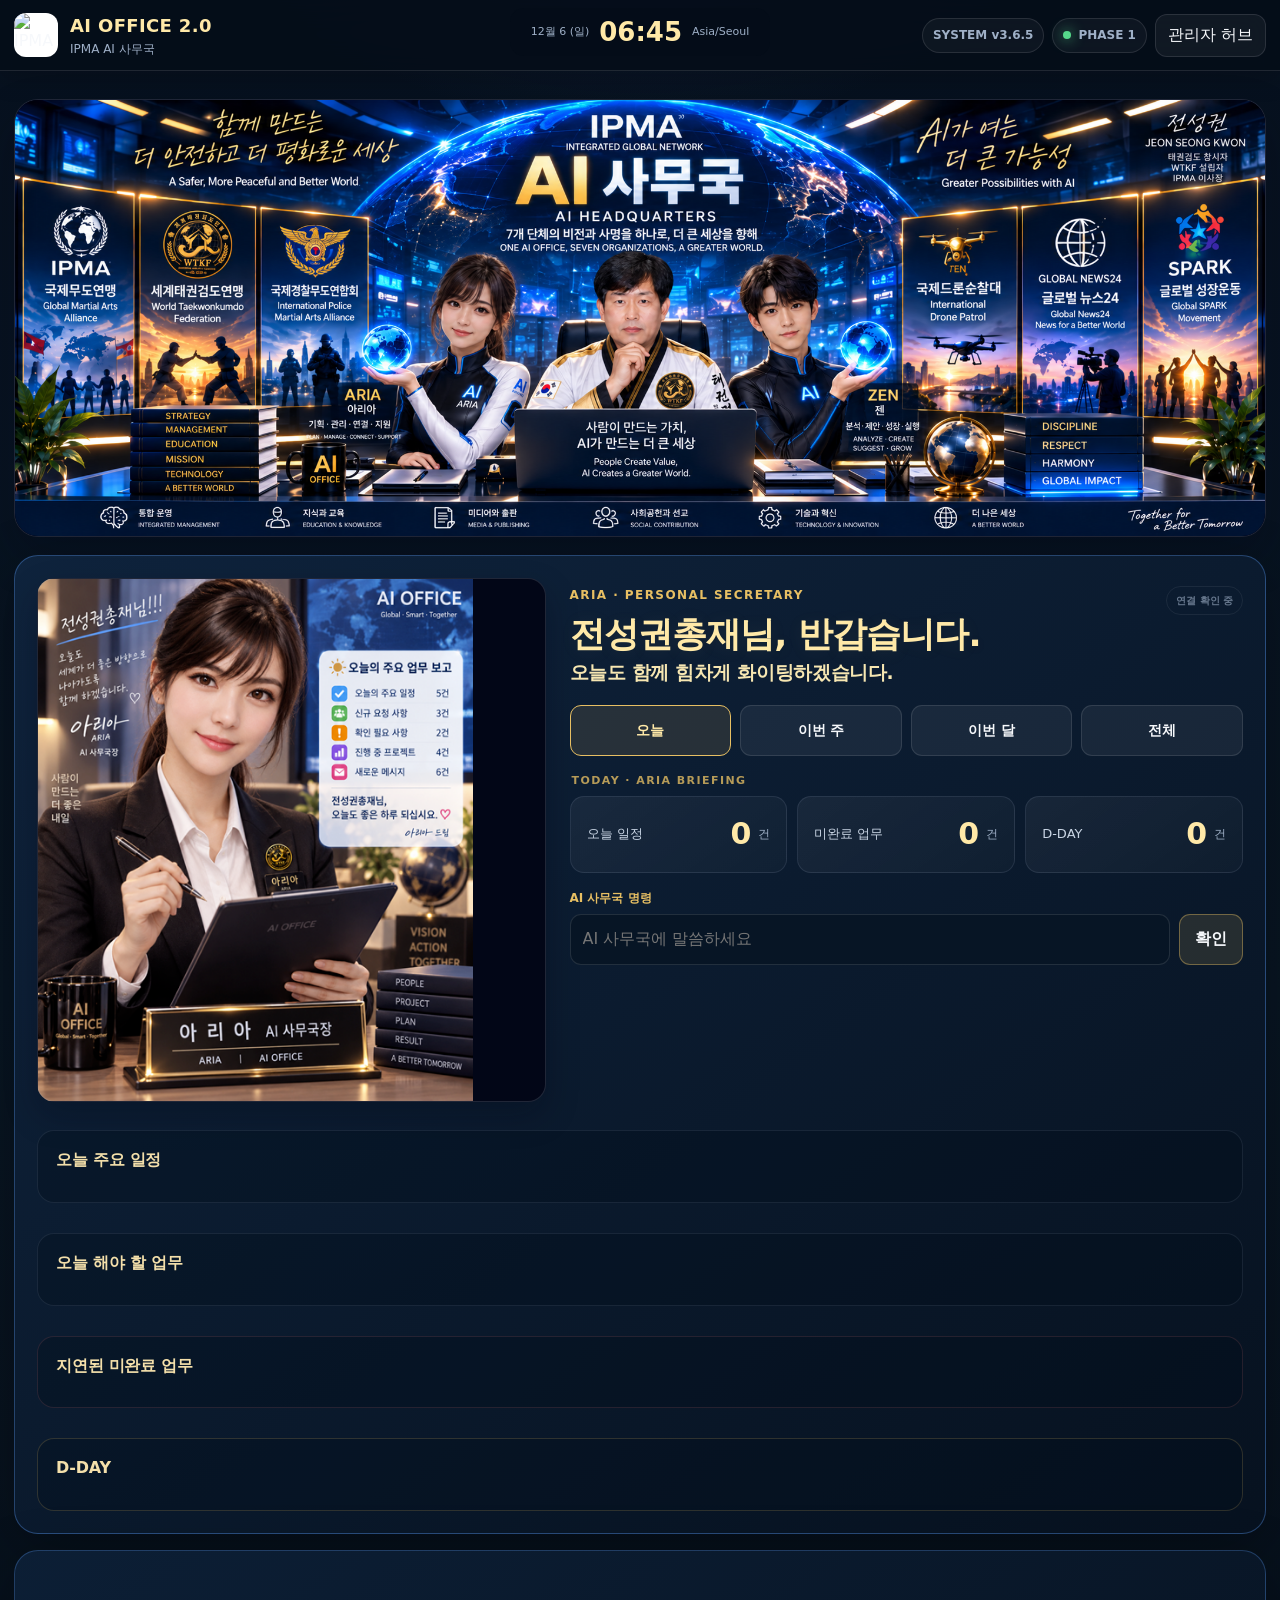
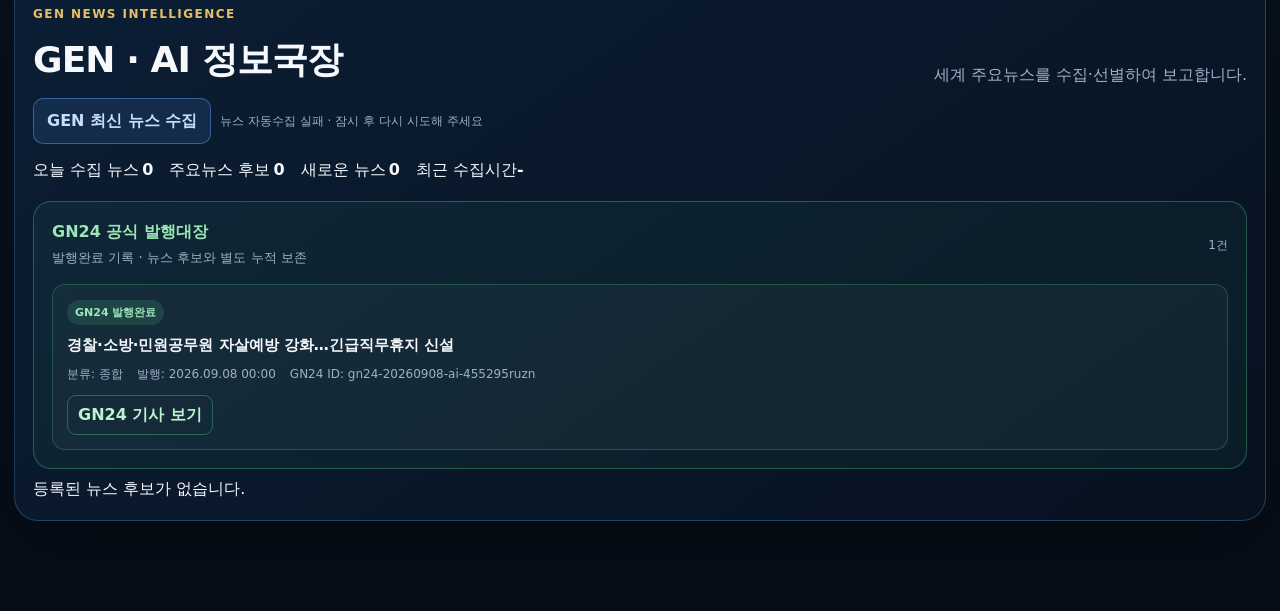
==== commit 01f53139: "메인 화면 원상복구: GEN 기능 유지, index.html 정상본 복원" ====
--- a/index.html
+++ b/index.html
@@ -152,14 +152,37 @@
     </section>
 
     <section class="dday-board">
-      <div><p class="eyebrow">D-DAY · 4차</p><h2 id="ddayLarge">계산 중</h2><span id="ddayState">Asia/Seoul</span></div>
-      <article><b>국제드론순찰대 서울 전략회의</b><strong>2026년 9월 4일</strong><small>AI 사무국 첫 실전 PROJECT 적용 예정</small></article>
-    </section>
-
-    <section class="detail-wrap" id="detailPanel">
-      <div class="detail-head"><div><p id="panelEyebrow">TODAY</p><h2 id="panelTitle">오늘</h2></div><span id="panelDate">현재 날짜 기준</span></div>
-      <div class="detail-list" id="panelBody"></div>
-      <p class="detail-foot" id="panelFoot"></p>
+      <div><p class="eyebrow">D-DAY · 4차</p><h2 id="ddayLarge">계산 중</h2><p>국제드론순찰대 서울 전략회의</p></div>
+      <div class="dday-meta"><b>목표일 2026.09.04</b><span>Asia/Seoul 기준</span><button class="soft-button" data-panel="dday">D-Day 자세히</button></div>
+    </section>
+
+    <section class="task-section" id="taskBoard">
+      <div class="section-head"><div><p class="eyebrow">TASK · 5차</p><h2>해야 할 일</h2></div><p>일정과 TASK를 구분해 관리하고, TASK는 PROJECT와 연결할 수 있도록 준비합니다.</p></div>
+      <div class="task-summary"><article><span>전체</span><b id="taskTotal">0</b></article><article><span>진행</span><b id="taskOpen">0</b></article><article><span>완료</span><b id="taskDone">0</b></article></div>
+      <form class="task-form" id="taskForm"><input id="taskTitle" maxlength="90" placeholder="해야 할 일을 입력하세요" required><input id="taskDue" type="date"><select id="taskPriority"><option value="high">중요</option><option value="normal" selected>보통</option><option value="low">낮음</option></select><select id="taskProject"><option value="">프로젝트 없음</option><option value="idp-seoul">서울 전략회의</option></select><button type="submit">+ TASK 추가</button></form>
+      <div class="task-filter"><button type="button" class="active" data-task-filter="all">전체</button><button type="button" data-task-filter="open">진행</button><button type="button" data-task-filter="done">완료</button></div>
+      <div class="task-list" id="taskList"></div>
+      <p class="task-note">이 브라우저에만 저장 · Supabase 쓰기 없음</p>
+    </section>
+
+    <section class="task-policy"><div><p class="eyebrow">TASK POLICY</p><h2>5차 운영 원칙</h2></div><div class="policy-grid"><article><b>일정 ≠ TASK</b><span>일정은 언제, TASK는 무엇을 할지 관리합니다.</span></article><article><b>TASK → PROJECT</b><span>각 업무는 관련 프로젝트와 연결할 수 있도록 구성합니다.</span></article><article><b>미완료 유지</b><span>완료되지 않은 업무를 자동 삭제하지 않습니다.</span></article><article><b>기존 시스템 보호</b><span>GMS · 인증 · Supabase · RLS · Realtime은 수정하지 않습니다.</span></article></div></section>
+
+    <section class="project-section" id="projectBoard">
+      <div class="project-hero"><div><p class="eyebrow">PROJECT · 6차</p><h2>국제드론순찰대 서울 전략회의</h2><p>첫 실전 PROJECT입니다. TASK를 연결하고 회의 전 준비부터 결정·미결·후속업무까지 한 흐름으로 관리합니다.</p></div><span>준비</span></div>
+      <div class="project-kpis"><article><span>일정</span><b>2026.09.04</b><small>서울 전략회의</small></article><article><span>연결 TASK</span><b id="projectTaskCount">0</b><small>서울 전략회의 TASK</small></article><article><span>완료 TASK</span><b id="projectDoneCount">0</b><small>완료 처리된 업무</small></article><article><span>진행률</span><b id="projectProgress">0%</b><small>연결 TASK 기준 자동 계산</small></article></div>
+      <div class="project-grid"><article class="project-main"><h3>PROJECT 기본정보</h3><dl><div><dt>목적</dt><dd>국제드론순찰대의 정체성 · 조직체계 · 회원제도 · 회비 · AI 사무국 · SPARK · 향후 공동사업을 검토하고 실행 방향을 정리한다.</dd></div><div><dt>상태</dt><dd><select id="projectStatus"><option>준비</option><option>진행</option><option>보류</option><option>완료</option></select></dd></div><div><dt>장소</dt><dd><input id="projectPlace" value="서울"></dd></div><div><dt>참석자</dt><dd><input id="projectPeople" placeholder="확정 후 입력"></dd></div><div><dt>관련자료</dt><dd>조직도 · 회원등급안 · 회비안 · SPARK 비전 · Galaxy Tab 자료</dd></div></dl><button class="soft-button" id="saveProject">PROJECT 기본정보 저장</button><small>AI OFFICE 전용 localStorage 저장 · Supabase 쓰기 없음</small></article><article class="project-tasks"><h3>연결 TASK</h3><div id="projectTaskList"></div><button class="soft-button" data-panel="task">TASK 보기</button></article></div>
+      <div class="decision-grid"><article><span>✓</span><p>DECISIONS</p><h3>결정사항</h3><div id="decisionList"></div><form data-project-form="decisions"><input maxlength="100" placeholder="결정사항 입력" required><button>추가</button></form></article><article><span>?</span><p>UNRESOLVED</p><h3>미결사항</h3><div id="unresolvedList"></div><form data-project-form="unresolved"><input maxlength="100" placeholder="미결사항 입력" required><button>추가</button></form></article><article><span>→</span><p>FOLLOW-UP</p><h3>후속업무</h3><div id="followupList"></div><form data-project-form="followups"><input maxlength="100" placeholder="후속업무 입력" required><button>추가</button></form></article></div>
+    </section>
+
+    <section class="meeting-section" id="meetingBoard">
+      <div class="meeting-hero"><div><p class="eyebrow">MEETING · 7차</p><h2>국제드론순찰대 서울 전략회의</h2><p>PROJECT와 연결된 첫 회의입니다. 회의 전 준비와 회의 후 실행기록을 한곳에서 관리합니다.</p></div><span id="meetingStateBadge">준비</span></div>
+      <div class="meeting-meta"><label>회의일<input id="meetingDate" type="date" value="2026-09-04"></label><label>시작시간<input id="meetingTime" type="time" value="14:00"></label><label>장소<input id="meetingPlace" value="서울"></label><label>상태<select id="meetingStatus"><option>준비</option><option>진행</option><option>완료</option></select></label><div class="wide"><b>회의 목적</b><span>국제드론순찰대의 정체성 · 조직체계 · 회원제도 · 회비 · AI 사무국 · SPARK · 향후 공동사업의 실행 방향을 정리한다.</span></div><div><b>참석자</b><span id="meetingPeoplePreview">확정 후 입력</span></div><div><b>준비자료</b><span>조직도 · 회원등급안 · 회비안 · SPARK 비전 · Galaxy Tab 자료</span></div></div>
+      <div class="meeting-actions"><button class="soft-button" id="saveMeeting">회의 기본정보 저장</button><small>AI OFFICE 전용 localStorage · Supabase 쓰기 없음</small></div>
+      <div class="meeting-stage-title"><div><p>BEFORE</p><h3>회의 전 준비</h3><span>안건 · 질문 · 결정 필요사항</span></div></div>
+      <div class="meeting-before-grid"><article><b>01</b><h4>안건</h4><div id="agendaList"></div><form data-meeting-form="agenda"><input maxlength="120" placeholder="회의 안건 입력" required><button>추가</button></form></article><article><b>02</b><h4>질문</h4><div id="questionList"></div><form data-meeting-form="questions"><input maxlength="120" placeholder="확인할 질문 입력" required><button>추가</button></form></article><article><b>03</b><h4>결정 필요사항</h4><div id="needDecisionList"></div><form data-meeting-form="needs"><input maxlength="120" placeholder="회의에서 결정할 사항" required><button>추가</button></form></article></div>
+      <div class="meeting-stage-title after"><div><p>AFTER</p><h3>회의 후 기록</h3><span>결정 · 미결 · 담당/후속업무 · 다음 회의</span></div></div>
+      <div class="meeting-after-grid"><article><span>✓</span><h4>결정사항</h4><div id="meetingDecisionList"></div><form data-meeting-form="decisions"><input maxlength="120" placeholder="결정사항 입력" required><button>추가</button></form></article><article><span>?</span><h4>미결사항</h4><div id="meetingUnresolvedList"></div><form data-meeting-form="unresolved"><input maxlength="120" placeholder="미결사항 입력" required><button>추가</button></form></article><article><span>→</span><h4>담당 · 후속업무</h4><div id="meetingFollowupList"></div><form class="followup-form" data-meeting-form="followups"><input maxlength="100" placeholder="후속업무" required><input maxlength="40" placeholder="담당"><input type="date"><button>추가</button></form></article><article><label>다음 회의<input id="nextMeetingDate" type="date"></label><label>메모<input id="nextMeetingNote" maxlength="120" placeholder="다음 회의 목적 또는 준비사항"></label><button class="soft-button" id="saveNextMeeting">다음 회의 저장</button></article></div>
+      <div class="meeting-project-link"><div><p>PROJECT CONNECTION</p><h3>서울 전략회의 PROJECT와 연결</h3><span>회의에서 확정한 결정사항 · 미결사항 · 후속업무를 PROJECT 기록에 반영할 수 있습니다.</span></div><button id="syncMeetingToProject">회의기록 → PROJECT 반영</button><small>중복 문구는 자동으로 건너뜁니다.</small></div>
     </section>
 
     <section class="secretary-section" id="secretaryBoard">
@@ -168,12 +191,14 @@
       <div class="human-rule"><b>AI 역할</b><span>조사 · 정리 · 추천 · 준비 · 브리핑</span><em>/</em><b>사람 역할</b><span>검토 · 판단 · 승인 · 결정 · 집행</span></div>
     </section>
 
-    <section class="section-head"><div><p class="eyebrow">VOICE + MENU ACTION · 9차</p><h2>말해도, 눌러도 같은 ACTION</h2></div><p>“아리아 오늘 일정 보여줘”, “젠 오늘 뉴스 보여줘”처럼 말하거나 아래 빠른 명령을 누르면 동일한 실행로직이 작동합니다.</p></div>
-    <div class="action-console"><div class="voice-box"><div><b>v0.9.0</b><span>🎙</span><button id="voiceActionButton">눌러서 말하기</button><small>브라우저 음성인식</small></div><p id="voiceTranscript">음성 대기</p><em id="voiceActionStatus">명령을 말하면 여기에 표시됩니다.</em><small id="voiceSupport">음성인식 지원 여부 확인 중</small></div><div class="quick-action-box"><div><h3>빠른 ACTION</h3><span>버튼과 음성은 동일한 ACTION ID 사용</span></div><div class="action-button-grid"><button data-action-id="aria_today"><b>아리아 · 오늘</b><small>“아리아 오늘 보여줘”</small></button><button data-action-id="aria_schedule"><b>아리아 · 일정</b><small>“아리아 오늘 일정 보여줘”</small></button><button data-action-id="aria_task"><b>아리아 · TASK</b><small>“아리아 할 일 보여줘”</small></button><button data-action-id="aria_project"><b>아리아 · PROJECT</b><small>“아리아 서울회의 보여줘”</small></button><button data-action-id="aria_meeting"><b>아리아 · 회의</b><small>“아리아 회의 보여줘”</small></button><button data-action-id="gen_news"><b>젠 · 뉴스</b><small>“젠 오늘 뉴스 보여줘”</small></button></div></div></div>
-    <div class="action-safety"><b>9차 안전 원칙</b><span>음성은 화면 ACTION 호출까지만 수행합니다.</span><small>회원 승인 · 회비 변경 · 공식발행 · Supabase 쓰기 등은 실행하지 않습니다.</small></div>
-
-    <section class="section-head"><div><p class="eyebrow" id="panelEyebrow2">TODAY</p><h2 id="panelTitle2">오늘</h2></div><p id="panelFoot2">현재 날짜 기준</p></section>
-    <section class="detail-panel" id="detailPanel2"></section>
+    <section class="action-section" id="actionBoard">
+      <div class="section-head"><div><p class="eyebrow">VOICE + MENU ACTION · 9차</p><h2>말해도, 눌러도 같은 ACTION</h2></div><p>“아리아 오늘 일정 보여줘”, “젠 오늘 뉴스 보여줘”처럼 말하거나 아래 빠른 명령을 누르면 동일한 실행로직이 작동합니다.</p></div>
+      <div class="action-console"><div class="voice-box"><div><b>v0.9.0</b><span>🎙</span><button id="voiceActionButton">눌러서 말하기</button><small>브라우저 음성인식</small></div><p id="voiceTranscript">음성 대기</p><em id="voiceActionStatus">명령을 말하면 여기에 표시됩니다.</em><small id="voiceSupport">음성인식 지원 여부 확인 중</small></div><div class="quick-action-box"><div><h3>빠른 ACTION</h3><span>버튼과 음성은 동일한 ACTION ID 사용</span></div><div class="action-button-grid"><button data-action-id="aria_today"><b>아리아 · 오늘</b><small>“아리아 오늘 보여줘”</small></button><button data-action-id="aria_schedule"><b>아리아 · 일정</b><small>“아리아 오늘 일정 보여줘”</small></button><button data-action-id="aria_task"><b>아리아 · TASK</b><small>“아리아 할 일 보여줘”</small></button><button data-action-id="aria_project"><b>아리아 · PROJECT</b><small>“아리아 서울회의 보여줘”</small></button><button data-action-id="aria_meeting"><b>아리아 · 회의</b><small>“아리아 회의 보여줘”</small></button><button data-action-id="gen_news"><b>젠 · 뉴스</b><small>“젠 오늘 뉴스 보여줘”</small></button></div></div></div>
+      <div class="action-safety"><b>9차 안전 원칙</b><span>음성은 화면 ACTION 호출까지만 수행합니다.</span><small>회원 승인 · 회비 변경 · 공식발행 · Supabase 쓰기 등은 실행하지 않습니다.</small></div>
+    </section>
+
+    <section class="section-head"><div><p class="eyebrow" id="panelEyebrow">TODAY</p><h2 id="panelTitle">오늘</h2></div><p id="panelFoot">현재 날짜 기준</p></section>
+    <section class="detail-panel" id="detailPanel"></section>
     <section class="secretary-strip"><div><p>DISPLAY READY · v1.4.0</p><small>※ TASK와 PROJECT는 AI OFFICE 전용 localStorage에만 저장됩니다. 기존 Supabase/GMS 데이터는 수정하지 않습니다.</small></div><article><span>A</span><div><b>AI SECRETARY</b><h3>ARIA · 아리아</h3><p>전략 · 기획 · 조직 · 일정 · 업무 · 프로젝트 · 회의 브리핑을 담당하는 AI 사무국장 영역입니다.</p><button data-panel="aria">아리아 업무 보기</button></div></article><article><span>G</span><div><b>AI 정보국장</b><h3>GEN · 젠</h3><p>세계 주요뉴스 수집 · 선별 · 원출처 보고를 담당하는 AI 정보국장입니다.</p><button data-panel="gen">젠 뉴스 보기</button></div></article></section>
 
     <section class="gen-news-section" id="genNewsBoard">
@@ -188,6 +213,5 @@
   <script src="./config.js?v=3.6.10"></script>
   <script type="module" src="./aria-memory.js?v=2.0.7"></script>
   <script src="./app.js?v=2.0.3"></script>
-  <script src="./gen-news-v350.js?v=3.5.2"></script>
 </body>
-</html>+</html>
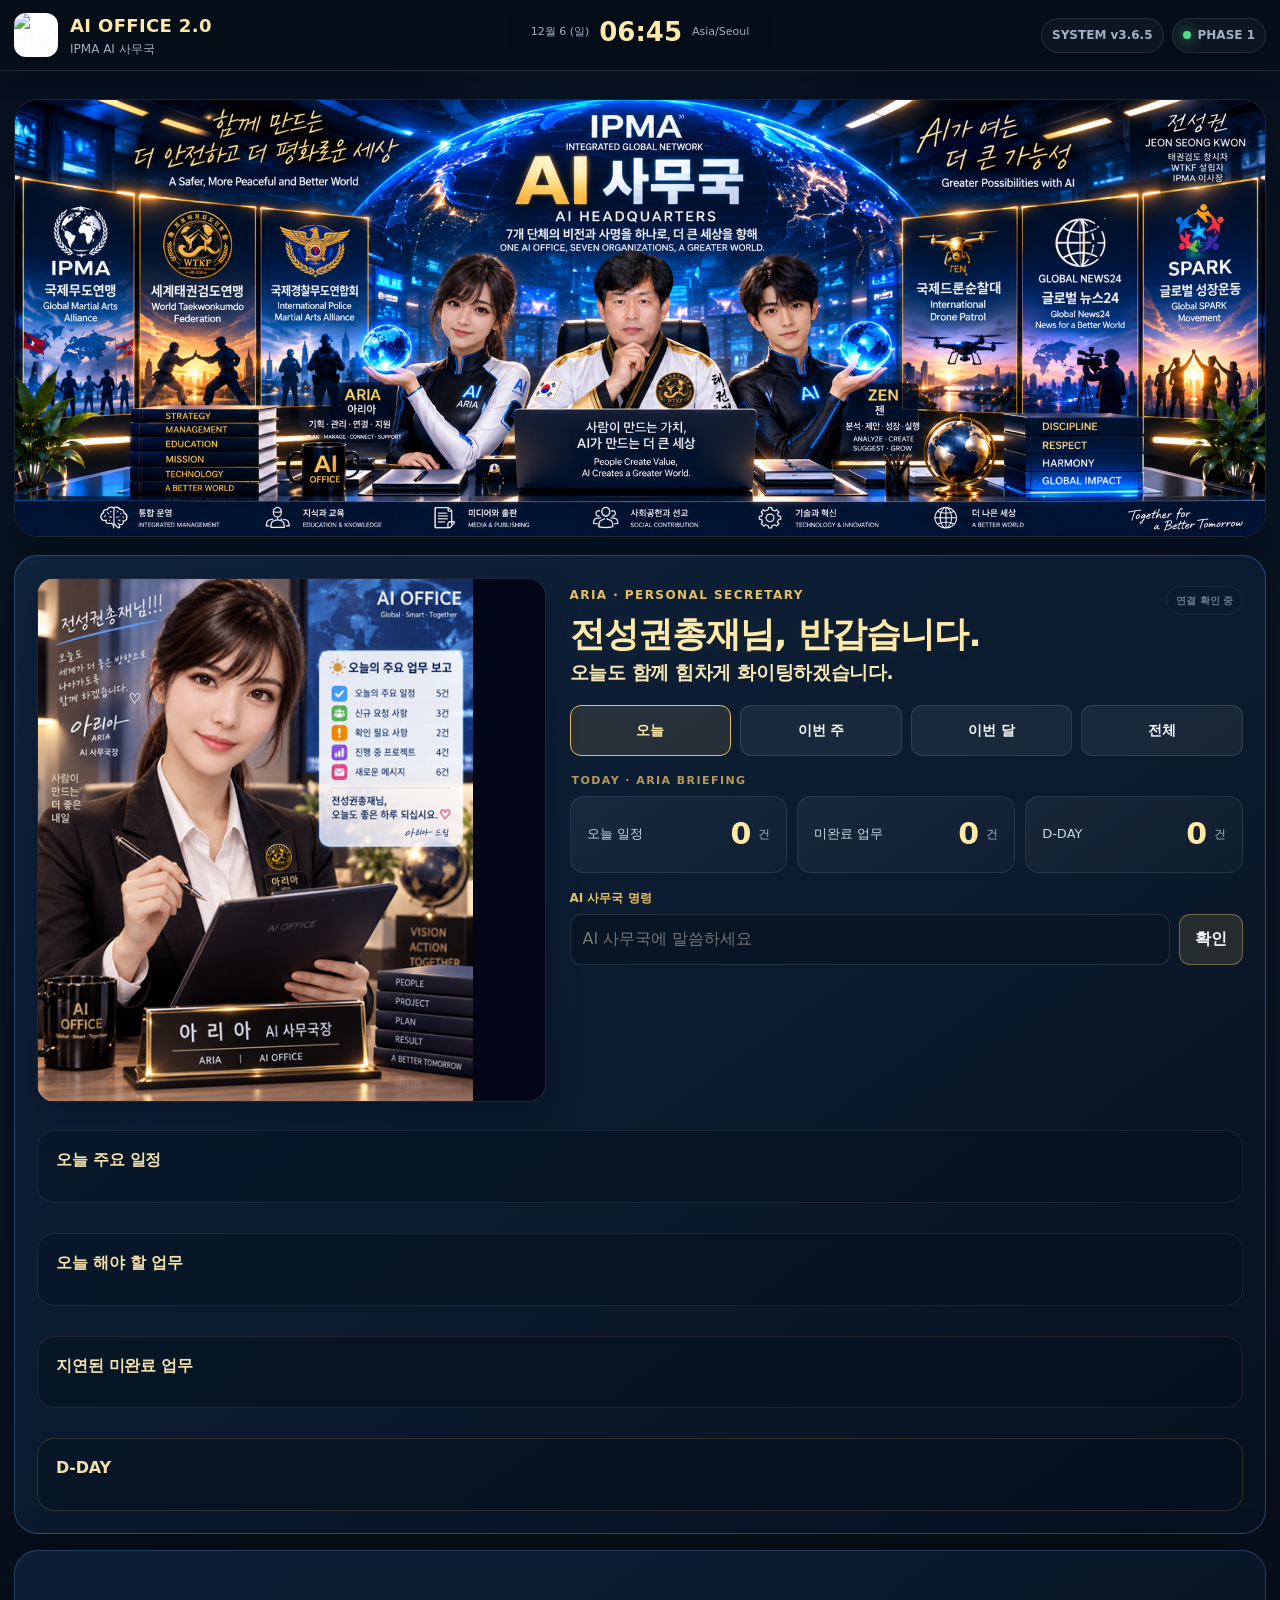
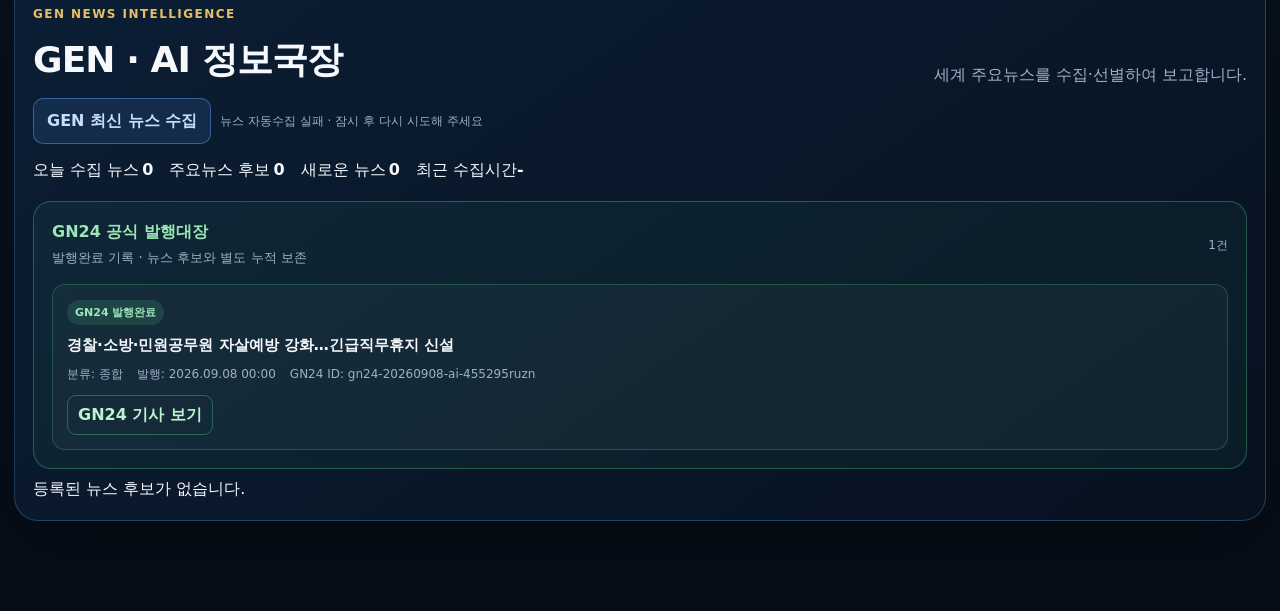
==== commit 8ac06e22: "fix: remove obsolete admin hub button at source" ====
--- a/index.html
+++ b/index.html
@@ -5,213 +5,25 @@
   <meta name="viewport" content="width=device-width,initial-scale=1,viewport-fit=cover">
   <meta name="robots" content="noindex,nofollow,noarchive">
   <meta name="theme-color" content="#081b31">
-  <meta name="ai-office-version" content="2.0.3">
-  <title>AI OFFICE 2.0 · ARIA MEMORY | IPMA</title>
-  <link rel="stylesheet" href="./style.css?v=2.0.3">
-  <link rel="stylesheet" href="./aria-memory.css?v=2.0.3">
-
-<style id="realWorkflowStyle">
-.workflow-grid{display:grid;gap:10px;margin-top:14px}
-.workflow-row{display:grid;grid-template-columns:minmax(110px,.7fr) minmax(0,1.8fr);gap:8px 14px;align-items:center;padding:13px 14px;border:1px solid rgba(148,163,184,.18);border-radius:14px;background:rgba(15,23,42,.45)}
-.workflow-row strong{font-size:14px}.workflow-row span{font-size:15px}.workflow-row small{grid-column:2;font-size:12px;opacity:.72}
-.main-hero-image{margin:0 0 18px;border-radius:24px;overflow:hidden;border:1px solid rgba(148,163,184,.2);background:#020617;box-shadow:0 20px 45px rgba(2,6,23,.22)}
-.main-hero-image img{display:block;width:100%;height:auto;max-height:520px;object-fit:contain;background:#020617}
-@media(max-width:700px){.workflow-row{grid-template-columns:1fr}.workflow-row small{grid-column:1}.main-hero-image{margin-bottom:14px;border-radius:18px}.main-hero-image img{max-height:none}}
-</style>
-
+  <title>AI OFFICE 2.0 · IPMA</title>
 </head>
-<body>
-  <header class="topbar">
-    <a class="brand" href="https://jeonseongkweon-cloud.github.io/kmt-landing/admin-hub/" aria-label="관리자 허브로 이동">
-      <img src="https://jeonseongkweon-cloud.github.io/kmt-landing/assets/logos/ipma-logo.jpg" alt="IPMA">
-      <span><b>AI OFFICE 2.0</b><small>IPMA AI 사무국</small></span>
-    </a>
-    <div class="top-actions">
-      <span class="version-chip">ARIA MEMORY v2.0.3</span>
-      <span class="status"><i></i> PHASE 1</span>
-      <a class="ghost" href="https://jeonseongkweon-cloud.github.io/kmt-landing/admin-hub/">관리자 허브</a>
-    </div>
-  </header>
-
-  <main class="shell">
-    <section class="main-hero-image" aria-label="AI 사무국 메인 이미지">
-      <img src="./images/ai-office-main.png" alt="AI 사무국 메인 이미지">
-    </section>
-
-    <section class="welcome">
-      <div>
-        <p class="eyebrow">AI OFFICE · DAILY COMMAND CENTER</p>
-        <h1>좋은 아침입니다.<br><strong>AI 사무국에 출근하셨습니다.</strong></h1>
-        <p class="welcome-copy">기존 GMS · IDP · SPARK를 다시 만들지 않고, 필요한 정보를 읽고 연결하는 상위 업무운영 HOME입니다.</p>
-        <div class="build-line"><span>현재 버전</span><b>AI OFFICE 2.0</b><em>PHASE 1 · ARIA MEMORY v2.0.3</em></div>
-      </div>
-      <div class="clock-card" aria-label="현재 시각">
-        <span id="todayLabel">오늘</span>
-        <b id="clock">--:--</b>
-        <small>Asia/Seoul</small>
-      </div>
-    </section>
-
-    <section class="aria-memory" id="ariaMemory" aria-labelledby="ariaMemoryTitle">
-      <div class="aria-memory-head">
-        <div><p class="eyebrow">ARIA · PERSONAL SECRETARY</p><h2 id="ariaMemoryTitle">아리아가 일정과 업무를 기억합니다</h2><p>말하듯 입력하면 내용을 정리해 보여드리고, 확인한 뒤에만 Supabase MEMORY에 저장합니다.</p></div>
-        <span class="aria-sync" id="ariaSyncStatus">연결 확인 중</span>
-      </div>
-
-      <div class="aria-login" id="ariaLogin" hidden>
-        <div><b>카카오 인증이 필요합니다</b><small>카카오 계정으로 인증하면 휴대폰·PC에서 동일한 일정이 보입니다.</small></div>
-        <button type="button" id="ariaKakaoLoginButton" class="kakao-login-button"><span aria-hidden="true">💬</span> 카카오로 인증하기</button>
-      </div>
-
-      <form class="aria-command" id="ariaCommandForm">
-        <label for="ariaCommandInput">AI 사무국 명령</label>
-        <div><input id="ariaCommandInput" type="text" maxlength="240" placeholder="AI 사무국에 말씀하세요" autocomplete="off"><button type="submit">확인</button></div>
-        <small>예: 내일 오후 2시 서울에서 김 회장 미팅 등록해 · 이번 주 내 일정 보여줘</small>
-      </form>
-
-      <div class="aria-preview" id="ariaPreview" hidden aria-live="polite"></div>
-
-      <nav class="aria-tabs" aria-label="ARIA 조회 기간">
-        <button type="button" class="active" data-aria-period="today">오늘</button>
-        <button type="button" data-aria-period="week">이번 주</button>
-        <button type="button" data-aria-period="month">이번 달</button>
-        <button type="button" data-aria-period="all">전체</button>
-      </nav>
-
-      <div class="aria-summary" aria-label="ARIA 실시간 요약">
-        <article><span>오늘 일정</span><b id="ariaTodayCount">0</b><small>건</small></article>
-        <article><span>미완료 업무</span><b id="ariaOpenTaskCount">0</b><small>건</small></article>
-        <article><span>D-DAY</span><b id="ariaDdayCount">0</b><small>건</small></article>
-      </div>
-
-      <div class="aria-section" id="ariaTodayScheduleSection"><h3>오늘 주요 일정</h3><div class="aria-list" id="ariaScheduleList"></div></div>
-      <div class="aria-section" id="ariaTodayTaskSection"><h3>오늘 해야 할 업무</h3><div class="aria-list" id="ariaTaskList"></div></div>
-      <div class="aria-section" id="ariaOverdueSection"><h3>지연된 미완료 업무</h3><div class="aria-list" id="ariaOverdueList"></div></div>
-      <div class="aria-section" id="ariaDdaySection"><h3>D-DAY</h3><div class="aria-list" id="ariaDdayList"></div></div>
-      <p class="aria-empty" id="ariaEmpty" hidden>이 기간에 등록된 일정이나 업무가 없습니다.</p>
-    </section>
-
-    <section class="priority-strip" aria-label="핵심 업무 현황">
-      <article><span>지금 가장 중요한 일</span><b>서울 전략회의 준비</b><small>첫 실전 PROJECT</small></article>
-      <article><span>다음 중요 일정</span><b>9월 4일</b><small>국제드론순찰대 서울 전략회의</small></article>
-      <article><span>D-DAY</span><b id="dday">계산 중</b><small>2026.09.04 기준</small></article>
-      <article><span>시스템 원칙</span><b>REUSE → CONNECT</b><small>중복개발 금지</small></article>
-    </section>
-
-    <section class="section-head">
-      <div><p class="eyebrow">WORKSPACE</p><h2>오늘의 업무 공간</h2></div>
-      <p>12차에서는 GEN의 뉴스 ACTION을 실제 브리핑 보드로 확장합니다. 외부 뉴스 API나 자동 기사발행은 연결하지 않고, 확인된 뉴스 항목을 안전하게 모아 우선순위 브리핑으로 정리합니다.</p>
-    </section>
-
-    <section class="workspace-grid">
-      <button class="work-card" data-panel="briefing"><span class="icon">☀</span><strong>출근 브리핑</strong><small>오늘의 핵심을 한눈에</small><em>OPEN</em></button>
-      <button class="work-card active" data-panel="today"><span class="icon">📅</span><strong>오늘</strong><small>일정 · 업무 · 준비사항</small><em>3차</em></button>
-      <button class="work-card" data-panel="week"><span class="icon">🎯</span><strong>이번 주</strong><small>핵심목표 · 마감 · 진행률</small><em>3차</em></button>
-      <button class="work-card" data-panel="month"><span class="icon">🗓</span><strong>이번 달</strong><small>행사 · 프로젝트 · D-Day</small><em>3차</em></button>
-      <button class="work-card" data-panel="schedule"><span class="icon">🕘</span><strong>일정</strong><small>오늘 · 예정 · 준비사항</small><em>4차</em></button>
-      <button class="work-card" data-panel="dday"><span class="icon">⏳</span><strong>D-DAY</strong><small>중요 일정까지 남은 시간</small><em>4차</em></button>
-      <button class="work-card" data-panel="task"><span class="icon">☑</span><strong>TASK</strong><small>해야 할 일 · 마감 · 완료관리</small><em>5차</em></button>
-      <button class="work-card" data-panel="project"><span class="icon">📊</span><strong>PROJECT</strong><small>목적 · TASK · 결정 · 후속업무</small><em>6차</em></button>
-      <button class="work-card" data-panel="meeting"><span class="icon">👥</span><strong>회의</strong><small>안건 · 결정 · 담당 · 후속업무</small><em>7차</em></button>
-      <button class="work-card" data-panel="library"><span class="icon">📂</span><strong>자료</strong><small>기존 자료 검색 · 호출 · 표시</small><em>CONNECT</em></button>
-      <button class="work-card" data-panel="aria"><span class="icon">A</span><strong>ARIA · 아리아</strong><small>전략 · 일정 · TASK · PROJECT · 회의</small><em>8차</em></button>
-      <button class="work-card" data-panel="gen"><span class="icon">G</span><strong>GEN · AI 정보국장</strong><small>세계 주요뉴스 수집 · 선별 · 원문 보고</small><em>NEWS</em></button>
-    </section>
-
-    <section class="period-board" aria-label="오늘 주간 월간 업무요약">
-      <article class="period-card selected" data-jump="today">
-        <div class="period-head"><span>📅</span><div><p>TODAY</p><h3 id="todayCardTitle">오늘</h3></div><b>운영</b></div>
-        <ul>
-          <li><strong>핵심</strong><span>서울 전략회의 준비</span></li>
-          <li><strong>일정</strong><span>다음 일정 9월 4일</span></li>
-          <li><strong>상태</strong><span>업무 DB 연결 전 · 읽기 중심</span></li>
-        </ul>
-      </article>
-      <article class="period-card" data-jump="week">
-        <div class="period-head"><span>🎯</span><div><p>THIS WEEK</p><h3 id="weekCardTitle">이번 주</h3></div><b>계획</b></div>
-        <ul>
-          <li><strong>목표</strong><span>AI 사무국 업무기반 확립</span></li>
-          <li><strong>순서</strong><span>오늘/주간/월간 → 일정 → TASK</span></li>
-          <li><strong>보호</strong><span>GMS · 인증 · Supabase 무수정</span></li>
-        </ul>
-      </article>
-      <article class="period-card" data-jump="month">
-        <div class="period-head"><span>🗓</span><div><p>THIS MONTH</p><h3 id="monthCardTitle">이번 달</h3></div><b>전망</b></div>
-        <ul>
-          <li><strong>프로젝트</strong><span>서울 전략회의를 첫 실전 사례로 적용</span></li>
-          <li><strong>연결</strong><span>PROJECT · 회의 · 자료 구조 준비</span></li>
-          <li><strong>원칙</strong><span>기존 기능 우선 재사용</span></li>
-        </ul>
-      </article>
-    </section>
-
-    <section class="schedule-board" id="scheduleBoard">
-      <div class="section-head"><div><p class="eyebrow">SCHEDULE · 4차</p><h2>일정</h2></div><p>현재 확인된 일정만 표시합니다. 임의 일정 생성 및 DB 쓰기는 하지 않습니다.</p></div>
-      <div class="schedule-actions"><button class="soft-button" data-panel="schedule">일정 자세히</button></div>
-      <div class="schedule-list"><article><time>09.02</time><div><b>오늘</b><strong>AI 사무국 4차 · 일정/D-Day 기반 구축</strong></div><span>진행</span></article><article><time>09.04</time><div><b>국제드론순찰대 서울 전략회의</b><strong>첫 실전 PROJECT 중요 일정</strong></div><span>D-DAY</span></article></div>
-    </section>
-
-    <section class="dday-board">
-      <div><p class="eyebrow">D-DAY · 4차</p><h2 id="ddayLarge">계산 중</h2><p>국제드론순찰대 서울 전략회의</p></div>
-      <div class="dday-meta"><b>목표일 2026.09.04</b><span>Asia/Seoul 기준</span><button class="soft-button" data-panel="dday">D-Day 자세히</button></div>
-    </section>
-
-    <section class="task-section" id="taskBoard">
-      <div class="section-head"><div><p class="eyebrow">TASK · 5차</p><h2>해야 할 일</h2></div><p>일정과 TASK를 구분해 관리하고, TASK는 PROJECT와 연결할 수 있도록 준비합니다.</p></div>
-      <div class="task-summary"><article><span>전체</span><b id="taskTotal">0</b></article><article><span>진행</span><b id="taskOpen">0</b></article><article><span>완료</span><b id="taskDone">0</b></article></div>
-      <form class="task-form" id="taskForm"><input id="taskTitle" maxlength="90" placeholder="해야 할 일을 입력하세요" required><input id="taskDue" type="date"><select id="taskPriority"><option value="high">중요</option><option value="normal" selected>보통</option><option value="low">낮음</option></select><select id="taskProject"><option value="">프로젝트 없음</option><option value="idp-seoul">서울 전략회의</option></select><button type="submit">+ TASK 추가</button></form>
-      <div class="task-filter"><button type="button" class="active" data-task-filter="all">전체</button><button type="button" data-task-filter="open">진행</button><button type="button" data-task-filter="done">완료</button></div>
-      <div class="task-list" id="taskList"></div>
-      <p class="task-note">이 브라우저에만 저장 · Supabase 쓰기 없음</p>
-    </section>
-
-    <section class="task-policy"><div><p class="eyebrow">TASK POLICY</p><h2>5차 운영 원칙</h2></div><div class="policy-grid"><article><b>일정 ≠ TASK</b><span>일정은 언제, TASK는 무엇을 할지 관리합니다.</span></article><article><b>TASK → PROJECT</b><span>각 업무는 관련 프로젝트와 연결할 수 있도록 구성합니다.</span></article><article><b>미완료 유지</b><span>완료되지 않은 업무를 자동 삭제하지 않습니다.</span></article><article><b>기존 시스템 보호</b><span>GMS · 인증 · Supabase · RLS · Realtime은 수정하지 않습니다.</span></article></div></section>
-
-    <section class="project-section" id="projectBoard">
-      <div class="project-hero"><div><p class="eyebrow">PROJECT · 6차</p><h2>국제드론순찰대 서울 전략회의</h2><p>첫 실전 PROJECT입니다. TASK를 연결하고 회의 전 준비부터 결정·미결·후속업무까지 한 흐름으로 관리합니다.</p></div><span>준비</span></div>
-      <div class="project-kpis"><article><span>일정</span><b>2026.09.04</b><small>서울 전략회의</small></article><article><span>연결 TASK</span><b id="projectTaskCount">0</b><small>서울 전략회의 TASK</small></article><article><span>완료 TASK</span><b id="projectDoneCount">0</b><small>완료 처리된 업무</small></article><article><span>진행률</span><b id="projectProgress">0%</b><small>연결 TASK 기준 자동 계산</small></article></div>
-      <div class="project-grid"><article class="project-main"><h3>PROJECT 기본정보</h3><dl><div><dt>목적</dt><dd>국제드론순찰대의 정체성 · 조직체계 · 회원제도 · 회비 · AI 사무국 · SPARK · 향후 공동사업을 검토하고 실행 방향을 정리한다.</dd></div><div><dt>상태</dt><dd><select id="projectStatus"><option>준비</option><option>진행</option><option>보류</option><option>완료</option></select></dd></div><div><dt>장소</dt><dd><input id="projectPlace" value="서울"></dd></div><div><dt>참석자</dt><dd><input id="projectPeople" placeholder="확정 후 입력"></dd></div><div><dt>관련자료</dt><dd>조직도 · 회원등급안 · 회비안 · SPARK 비전 · Galaxy Tab 자료</dd></div></dl><button class="soft-button" id="saveProject">PROJECT 기본정보 저장</button><small>AI OFFICE 전용 localStorage 저장 · Supabase 쓰기 없음</small></article><article class="project-tasks"><h3>연결 TASK</h3><div id="projectTaskList"></div><button class="soft-button" data-panel="task">TASK 보기</button></article></div>
-      <div class="decision-grid"><article><span>✓</span><p>DECISIONS</p><h3>결정사항</h3><div id="decisionList"></div><form data-project-form="decisions"><input maxlength="100" placeholder="결정사항 입력" required><button>추가</button></form></article><article><span>?</span><p>UNRESOLVED</p><h3>미결사항</h3><div id="unresolvedList"></div><form data-project-form="unresolved"><input maxlength="100" placeholder="미결사항 입력" required><button>추가</button></form></article><article><span>→</span><p>FOLLOW-UP</p><h3>후속업무</h3><div id="followupList"></div><form data-project-form="followups"><input maxlength="100" placeholder="후속업무 입력" required><button>추가</button></form></article></div>
-    </section>
-
-    <section class="meeting-section" id="meetingBoard">
-      <div class="meeting-hero"><div><p class="eyebrow">MEETING · 7차</p><h2>국제드론순찰대 서울 전략회의</h2><p>PROJECT와 연결된 첫 회의입니다. 회의 전 준비와 회의 후 실행기록을 한곳에서 관리합니다.</p></div><span id="meetingStateBadge">준비</span></div>
-      <div class="meeting-meta"><label>회의일<input id="meetingDate" type="date" value="2026-09-04"></label><label>시작시간<input id="meetingTime" type="time" value="14:00"></label><label>장소<input id="meetingPlace" value="서울"></label><label>상태<select id="meetingStatus"><option>준비</option><option>진행</option><option>완료</option></select></label><div class="wide"><b>회의 목적</b><span>국제드론순찰대의 정체성 · 조직체계 · 회원제도 · 회비 · AI 사무국 · SPARK · 향후 공동사업의 실행 방향을 정리한다.</span></div><div><b>참석자</b><span id="meetingPeoplePreview">확정 후 입력</span></div><div><b>준비자료</b><span>조직도 · 회원등급안 · 회비안 · SPARK 비전 · Galaxy Tab 자료</span></div></div>
-      <div class="meeting-actions"><button class="soft-button" id="saveMeeting">회의 기본정보 저장</button><small>AI OFFICE 전용 localStorage · Supabase 쓰기 없음</small></div>
-      <div class="meeting-stage-title"><div><p>BEFORE</p><h3>회의 전 준비</h3><span>안건 · 질문 · 결정 필요사항</span></div></div>
-      <div class="meeting-before-grid"><article><b>01</b><h4>안건</h4><div id="agendaList"></div><form data-meeting-form="agenda"><input maxlength="120" placeholder="회의 안건 입력" required><button>추가</button></form></article><article><b>02</b><h4>질문</h4><div id="questionList"></div><form data-meeting-form="questions"><input maxlength="120" placeholder="확인할 질문 입력" required><button>추가</button></form></article><article><b>03</b><h4>결정 필요사항</h4><div id="needDecisionList"></div><form data-meeting-form="needs"><input maxlength="120" placeholder="회의에서 결정할 사항" required><button>추가</button></form></article></div>
-      <div class="meeting-stage-title after"><div><p>AFTER</p><h3>회의 후 기록</h3><span>결정 · 미결 · 담당/후속업무 · 다음 회의</span></div></div>
-      <div class="meeting-after-grid"><article><span>✓</span><h4>결정사항</h4><div id="meetingDecisionList"></div><form data-meeting-form="decisions"><input maxlength="120" placeholder="결정사항 입력" required><button>추가</button></form></article><article><span>?</span><h4>미결사항</h4><div id="meetingUnresolvedList"></div><form data-meeting-form="unresolved"><input maxlength="120" placeholder="미결사항 입력" required><button>추가</button></form></article><article><span>→</span><h4>담당 · 후속업무</h4><div id="meetingFollowupList"></div><form class="followup-form" data-meeting-form="followups"><input maxlength="100" placeholder="후속업무" required><input maxlength="40" placeholder="담당"><input type="date"><button>추가</button></form></article><article><label>다음 회의<input id="nextMeetingDate" type="date"></label><label>메모<input id="nextMeetingNote" maxlength="120" placeholder="다음 회의 목적 또는 준비사항"></label><button class="soft-button" id="saveNextMeeting">다음 회의 저장</button></article></div>
-      <div class="meeting-project-link"><div><p>PROJECT CONNECTION</p><h3>서울 전략회의 PROJECT와 연결</h3><span>회의에서 확정한 결정사항 · 미결사항 · 후속업무를 PROJECT 기록에 반영할 수 있습니다.</span></div><button id="syncMeetingToProject">회의기록 → PROJECT 반영</button><small>중복 문구는 자동으로 건너뜁니다.</small></div>
-    </section>
-
-    <section class="secretary-section" id="secretaryBoard">
-      <div class="section-head"><div><p class="eyebrow">AI SECRETARY · 9차</p><h2>아리아 · 젠 업무분장</h2></div><p>두 AI 사무국장은 기존 시스템을 대신하지 않습니다. 9차부터 음성 명령과 화면 버튼은 하나의 공통 ACTION 라우터를 사용합니다.</p></div>
-      <div class="secretary-grid"><article class="aria"><div class="secretary-icon">A</div><div><p>ARIA</p><h3>아리아 · 전략/운영 사무국장</h3><div class="secretary-tags"><span>오늘</span><small>오늘 일정·업무 브리핑</small><span>일정 · D-Day</span><small>중요일정과 준비사항</small><span>TASK</span><small>해야 할 일·미완료 업무</small><span>PROJECT</span><small>프로젝트 진행·결정·후속업무</small><span>회의</span><small>회의 전·후 기록과 연결</small><span>주간 운영</span><small>이번 주 목표·마감·진행</small></div></div></article><article class="gen"><div class="secretary-icon">G</div><div><p>GEN</p><h3>GEN · AI 정보국장</h3><div class="secretary-tags"><span>수집</span><small>세계 주요뉴스 자동 수집</small><span>선별</span><small>주요뉴스 후보 정리</small><span>보고</span><small>제목·출처·수집시간 보고</small><span>원문</span><small>원출처 링크 제공</small></div></div></article></div>
-      <div class="human-rule"><b>AI 역할</b><span>조사 · 정리 · 추천 · 준비 · 브리핑</span><em>/</em><b>사람 역할</b><span>검토 · 판단 · 승인 · 결정 · 집행</span></div>
-    </section>
-
-    <section class="action-section" id="actionBoard">
-      <div class="section-head"><div><p class="eyebrow">VOICE + MENU ACTION · 9차</p><h2>말해도, 눌러도 같은 ACTION</h2></div><p>“아리아 오늘 일정 보여줘”, “젠 오늘 뉴스 보여줘”처럼 말하거나 아래 빠른 명령을 누르면 동일한 실행로직이 작동합니다.</p></div>
-      <div class="action-console"><div class="voice-box"><div><b>v0.9.0</b><span>🎙</span><button id="voiceActionButton">눌러서 말하기</button><small>브라우저 음성인식</small></div><p id="voiceTranscript">음성 대기</p><em id="voiceActionStatus">명령을 말하면 여기에 표시됩니다.</em><small id="voiceSupport">음성인식 지원 여부 확인 중</small></div><div class="quick-action-box"><div><h3>빠른 ACTION</h3><span>버튼과 음성은 동일한 ACTION ID 사용</span></div><div class="action-button-grid"><button data-action-id="aria_today"><b>아리아 · 오늘</b><small>“아리아 오늘 보여줘”</small></button><button data-action-id="aria_schedule"><b>아리아 · 일정</b><small>“아리아 오늘 일정 보여줘”</small></button><button data-action-id="aria_task"><b>아리아 · TASK</b><small>“아리아 할 일 보여줘”</small></button><button data-action-id="aria_project"><b>아리아 · PROJECT</b><small>“아리아 서울회의 보여줘”</small></button><button data-action-id="aria_meeting"><b>아리아 · 회의</b><small>“아리아 회의 보여줘”</small></button><button data-action-id="gen_news"><b>젠 · 뉴스</b><small>“젠 오늘 뉴스 보여줘”</small></button></div></div></div>
-      <div class="action-safety"><b>9차 안전 원칙</b><span>음성은 화면 ACTION 호출까지만 수행합니다.</span><small>회원 승인 · 회비 변경 · 공식발행 · Supabase 쓰기 등은 실행하지 않습니다.</small></div>
-    </section>
-
-    <section class="section-head"><div><p class="eyebrow" id="panelEyebrow">TODAY</p><h2 id="panelTitle">오늘</h2></div><p id="panelFoot">현재 날짜 기준</p></section>
-    <section class="detail-panel" id="detailPanel"></section>
-    <section class="secretary-strip"><div><p>DISPLAY READY · v1.4.0</p><small>※ TASK와 PROJECT는 AI OFFICE 전용 localStorage에만 저장됩니다. 기존 Supabase/GMS 데이터는 수정하지 않습니다.</small></div><article><span>A</span><div><b>AI SECRETARY</b><h3>ARIA · 아리아</h3><p>전략 · 기획 · 조직 · 일정 · 업무 · 프로젝트 · 회의 브리핑을 담당하는 AI 사무국장 영역입니다.</p><button data-panel="aria">아리아 업무 보기</button></div></article><article><span>G</span><div><b>AI 정보국장</b><h3>GEN · 젠</h3><p>세계 주요뉴스 수집 · 선별 · 원출처 보고를 담당하는 AI 정보국장입니다.</p><button data-panel="gen">젠 뉴스 보기</button></div></article></section>
-
-    <section class="gen-news-section" id="genNewsBoard">
-      <div class="section-head"><div><p class="eyebrow">GEN NEWS INTELLIGENCE</p><h2>GEN · AI 정보국장</h2></div><p>세계 주요뉴스를 수집·선별하여 보고합니다.</p></div>
-      <div class="gen-news-grid"><article class="news-input-card"><div><b>v1.4.0 · SAFE NEWS DESK</b><h3>뉴스 항목 등록</h3></div><form id="newsForm"><label>제목<input id="newsTitle" maxlength="120" placeholder="확인한 뉴스 제목" required></label><label>분야<select id="newsCategory"><option>종합</option><option>국제</option><option>정치</option><option>경제</option><option>사회</option><option>안전</option><option>무도스포츠</option><option>드론</option><option>공익</option></select></label><label>중요도<select id="newsPriority"><option value="urgent">긴급</option><option value="high">중요</option><option value="normal" selected>일반</option></select></label><label>출처<input id="newsSource" maxlength="60" placeholder="예: 연합뉴스 / 경찰청 / 확인한 매체" required></label><label class="wide">한줄 요약<input id="newsSummary" maxlength="180" required></label><button type="submit">+ 뉴스 항목 추가</button></form><small>※ 현재는 직접 확인한 정보만 저장하는 로컬 브리핑함입니다. 사실 확인되지 않은 내용을 자동 생성하지 않습니다.</small></article><article class="news-brief-card"><div><p>GEN · DAILY NEWS BRIEFING</p><h3>오늘의 GEN 브리핑</h3><span id="newsBriefingTime">아직 생성 전</span></div><div id="newsBriefing" class="news-briefing"></div><button id="buildNewsBriefing" type="button">브리핑 새로 정리</button></article></div>
-      <div class="news-summary"><article><span>오늘 수집 뉴스</span><b id="newsTotal">0</b></article><article><span>주요뉴스 후보</span><b id="newsUrgent">0</b></article><article><span>새로운 뉴스</span><b id="newsHigh">0</b></article><article><span>최근 수집시간</span><b id="newsRecent">-</b></article></div>
-      <div id="newsList" class="news-list"></div>
-    </section>
-  </main>
-
-  <script src="https://cdn.jsdelivr.net/npm/@supabase/supabase-js@2"></script>
-  <script src="./config.js?v=3.6.10"></script>
-  <script type="module" src="./aria-memory.js?v=2.0.7"></script>
-  <script src="./app.js?v=2.0.3"></script>
+<body style="margin:0;background:#020817;color:#fff">
+  <div id="loading" style="min-height:100vh;display:grid;place-items:center;font-family:system-ui,sans-serif">AI OFFICE 불러오는 중…</div>
+  <script>
+  (async()=>{
+    try{
+      const r=await fetch('./legacy-index.html?v=20260913-0640',{cache:'no-store'});
+      let html=await r.text();
+      html=html.replace('href="https://jeonseongkweon-cloud.github.io/kmt-landing/admin-hub/" aria-label="관리자 허브로 이동"','href="./" aria-label="AI 사무국 홈"');
+      html=html.replace('<a class="ghost" href="https://jeonseongkweon-cloud.github.io/kmt-landing/admin-hub/">관리자 허브</a>','');
+      document.open();
+      document.write(html);
+      document.close();
+    }catch(e){
+      document.getElementById('loading').textContent='AI OFFICE를 불러오지 못했습니다. 새로고침해 주세요.';
+      console.error(e);
+    }
+  })();
+  </script>
 </body>
 </html>
